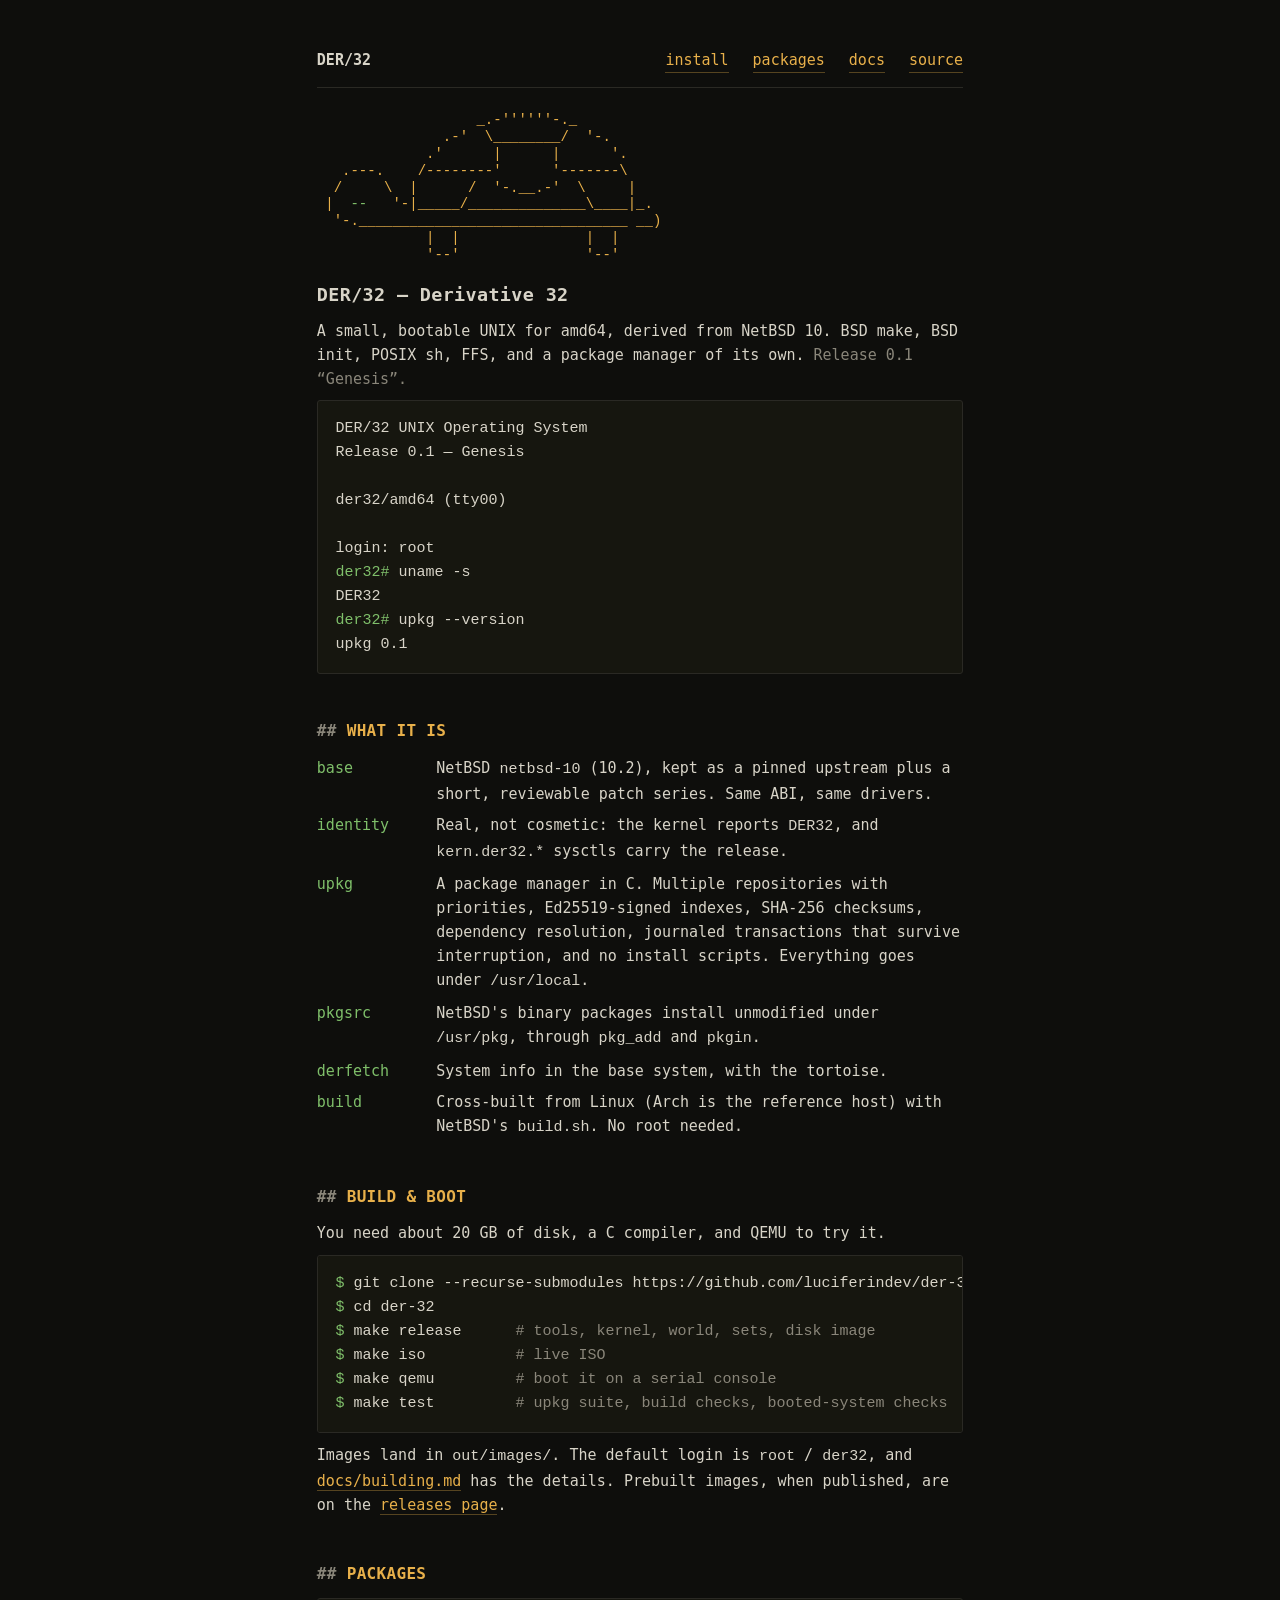
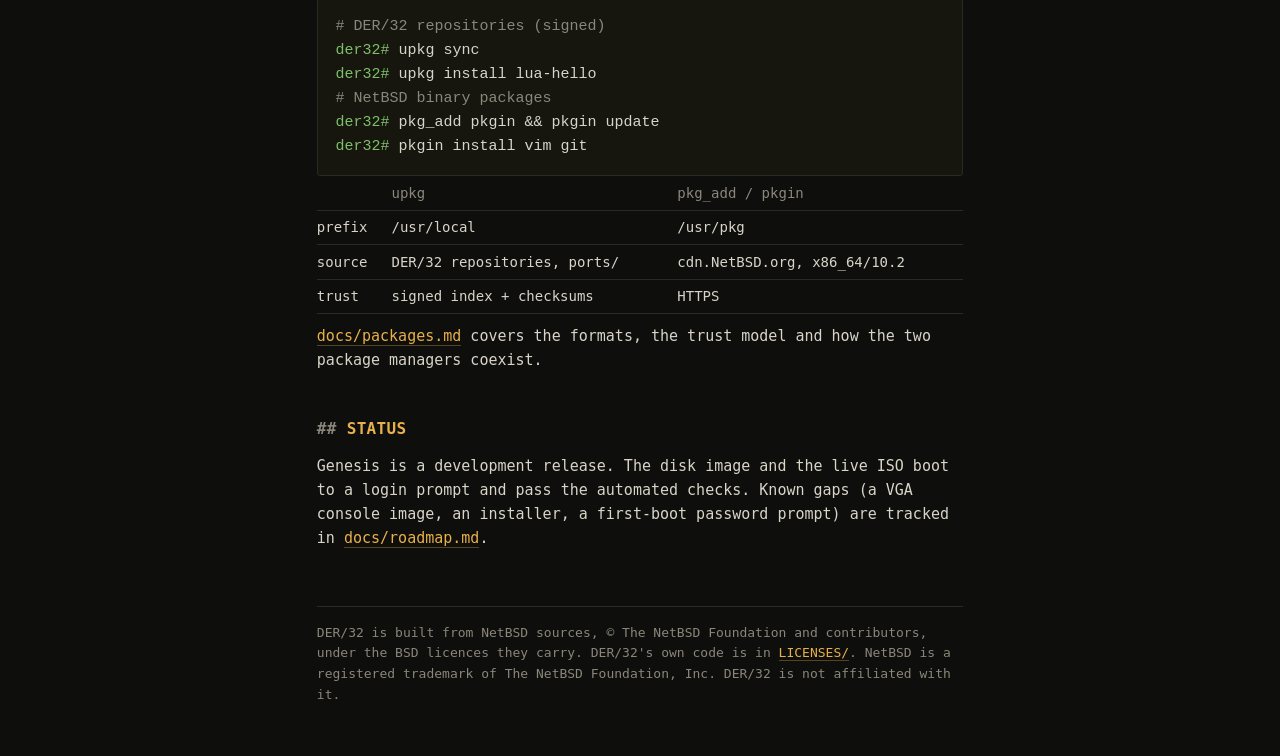
==== site/index.html @ ca54a21a "site: project website for GitHub Pages A single static page (site/index.html) with the Genesis torto" ====
<!DOCTYPE html>
<html lang="en">
<head>
<meta charset="utf-8">
<meta name="viewport" content="width=device-width, initial-scale=1">
<title>DER/32 — a NetBSD-derived UNIX</title>
<meta name="description" content="DER/32 (Derivative 32) is a small, bootable NetBSD-derived UNIX operating system for amd64 with its own package manager, upkg.">
<link rel="icon" href="data:image/svg+xml,<svg xmlns='http://www.w3.org/2000/svg' viewBox='0 0 16 16'><rect width='16' height='16' fill='%23111'/><text x='1' y='12' font-family='monospace' font-size='10' fill='%23e8b04a'>D/</text></svg>">
<style>
:root {
  --bg: #0e0e0c; --fg: #d8d4c8; --dim: #8a867a; --rule: #2a2924;
  --amber: #e8b04a; --green: #7fbf6a; --code: #16160f;
}
* { box-sizing: border-box; }
html { background: var(--bg); color: var(--fg); }
body { margin: 0; font: 15px/1.6 ui-monospace, "JetBrains Mono", "DejaVu Sans Mono", Menlo, Consolas, monospace; }
main { max-width: 76ch; margin: 0 auto; padding: 3rem 1.25rem 4rem; }
a { color: var(--amber); text-decoration: none; border-bottom: 1px solid #e8b04a55; }
a:hover { border-bottom-color: var(--amber); }
h1, h2 { font-weight: 700; letter-spacing: .02em; }
h1 { font-size: 1.15rem; margin: 0; }
h2 { font-size: 1rem; color: var(--amber); margin: 2.75rem 0 .75rem; text-transform: uppercase; }
h2::before { content: "## "; color: var(--dim); }
p { margin: .6rem 0; }
.dim { color: var(--dim); }
pre { margin: 0; overflow-x: auto; }
.art { color: var(--amber); font-size: 14px; line-height: 1.2; padding: 1.5rem 0 1rem; }
.eye { color: var(--green); }
.console { background: var(--code); border: 1px solid var(--rule); padding: 1rem 1.1rem; border-radius: 3px; }
.console .p { color: var(--green); user-select: none; }
.console .c { color: var(--dim); }
.banner { color: var(--fg); }
nav { display: flex; gap: 1.5rem; flex-wrap: wrap; border-bottom: 1px solid var(--rule); padding-bottom: .9rem; }
nav .name { color: var(--fg); border: 0; font-weight: 700; margin-right: auto; }
dl { display: grid; grid-template-columns: 11ch 1fr; gap: .45rem 1.25rem; margin: 0; }
dt { color: var(--green); }
dd { margin: 0; }
table { border-collapse: collapse; width: 100%; font-size: 14px; }
th, td { text-align: left; padding: .35rem .75rem .35rem 0; border-bottom: 1px solid var(--rule); vertical-align: top; }
th { color: var(--dim); font-weight: 400; }
footer { margin-top: 3.5rem; border-top: 1px solid var(--rule); padding-top: 1rem; color: var(--dim); font-size: 13px; }
@media (max-width: 560px) { .art { font-size: 10px; } dl { grid-template-columns: 1fr; } dd { margin-bottom: .6rem; } }
</style>
</head>
<body>
<main>
<nav>
  <a class="name" href="./">DER/32</a>
  <a href="#install">install</a>
  <a href="#packages">packages</a>
  <a href="https://github.com/luciferindev/der-32/tree/main/docs">docs</a>
  <a href="https://github.com/luciferindev/der-32">source</a>
</nav>

<pre class="art" aria-label="Genesis, the DER/32 tortoise">                   _.-&#x27;&#x27;&#x27;&#x27;&#x27;&#x27;-._
               .-&#x27;  \________/  &#x27;-.
             .&#x27;      |      |      &#x27;.
   .---.    /--------&#x27;      &#x27;-------\
  /     \  |      /  &#x27;-.__.-&#x27;  \     |
 |  <span class="eye">--</span>   &#x27;-|_____/______________\____|_.
  &#x27;-.________________________________ __)
             |  |               |  |
             &#x27;--&#x27;               &#x27;--&#x27;</pre>

<h1>DER/32 — Derivative 32</h1>
<p>A small, bootable UNIX for amd64, derived from NetBSD 10. BSD make,
BSD init, POSIX sh, FFS, and a package manager of its own.
<span class="dim">Release 0.1 “Genesis”.</span></p>

<pre class="console"><span class="banner">DER/32 UNIX Operating System
Release 0.1 — Genesis

der32/amd64 (tty00)

login: </span>root
<span class="p">der32# </span>uname -s
DER32
<span class="p">der32# </span>upkg --version
upkg 0.1</pre>

<h2>What it is</h2>
<dl>
  <dt>base</dt><dd>NetBSD <code>netbsd-10</code> (10.2), kept as a pinned upstream plus a short, reviewable patch series. Same ABI, same drivers.</dd>
  <dt>identity</dt><dd>Real, not cosmetic: the kernel reports <code>DER32</code>, and <code>kern.der32.*</code> sysctls carry the release.</dd>
  <dt>upkg</dt><dd>A package manager in C. Multiple repositories with priorities, Ed25519-signed indexes, SHA-256 checksums, dependency resolution, journaled transactions that survive interruption, and no install scripts. Everything goes under <code>/usr/local</code>.</dd>
  <dt>pkgsrc</dt><dd>NetBSD's binary packages install unmodified under <code>/usr/pkg</code>, through <code>pkg_add</code> and <code>pkgin</code>.</dd>
  <dt>derfetch</dt><dd>System info in the base system, with the tortoise.</dd>
  <dt>build</dt><dd>Cross-built from Linux (Arch is the reference host) with NetBSD's <code>build.sh</code>. No root needed.</dd>
</dl>

<h2 id="install">Build &amp; boot</h2>
<p>You need about 20 GB of disk, a C compiler, and QEMU to try it.</p>
<pre class="console"><span class="p">$ </span>git clone --recurse-submodules https://github.com/luciferindev/der-32
<span class="p">$ </span>cd der-32
<span class="p">$ </span>make release      <span class="c"># tools, kernel, world, sets, disk image</span>
<span class="p">$ </span>make iso          <span class="c"># live ISO</span>
<span class="p">$ </span>make qemu         <span class="c"># boot it on a serial console</span>
<span class="p">$ </span>make test         <span class="c"># upkg suite, build checks, booted-system checks</span></pre>
<p>Images land in <code>out/images/</code>. The default login is <code>root</code> / <code>der32</code>, and
<a href="https://github.com/luciferindev/der-32/blob/main/docs/building.md">docs/building.md</a> has the details.
Prebuilt images, when published, are on the
<a href="https://github.com/luciferindev/der-32/releases">releases page</a>.</p>

<h2 id="packages">Packages</h2>
<pre class="console"><span class="c"># DER/32 repositories (signed)</span>
<span class="p">der32# </span>upkg sync
<span class="p">der32# </span>upkg install lua-hello
<span class="c"># NetBSD binary packages</span>
<span class="p">der32# </span>pkg_add pkgin &amp;&amp; pkgin update
<span class="p">der32# </span>pkgin install vim git</pre>
<table>
  <tr><th></th><th>upkg</th><th>pkg_add / pkgin</th></tr>
  <tr><td>prefix</td><td>/usr/local</td><td>/usr/pkg</td></tr>
  <tr><td>source</td><td>DER/32 repositories, ports/</td><td>cdn.NetBSD.org, x86_64/10.2</td></tr>
  <tr><td>trust</td><td>signed index + checksums</td><td>HTTPS</td></tr>
</table>
<p><a href="https://github.com/luciferindev/der-32/blob/main/docs/packages.md">docs/packages.md</a> covers the formats, the trust model and how the two package managers coexist.</p>

<h2>Status</h2>
<p>Genesis is a development release. The disk image and the live ISO boot to a login prompt and pass the automated checks.
Known gaps (a VGA console image, an installer, a first-boot password prompt) are tracked in
<a href="https://github.com/luciferindev/der-32/blob/main/docs/roadmap.md">docs/roadmap.md</a>.</p>

<footer>
DER/32 is built from NetBSD sources, © The NetBSD Foundation and contributors, under the BSD licences they carry.
DER/32's own code is in <a href="https://github.com/luciferindev/der-32/tree/main/LICENSES">LICENSES/</a>.
NetBSD is a registered trademark of The NetBSD Foundation, Inc. DER/32 is not affiliated with it.
</footer>
</main>
</body>
</html>
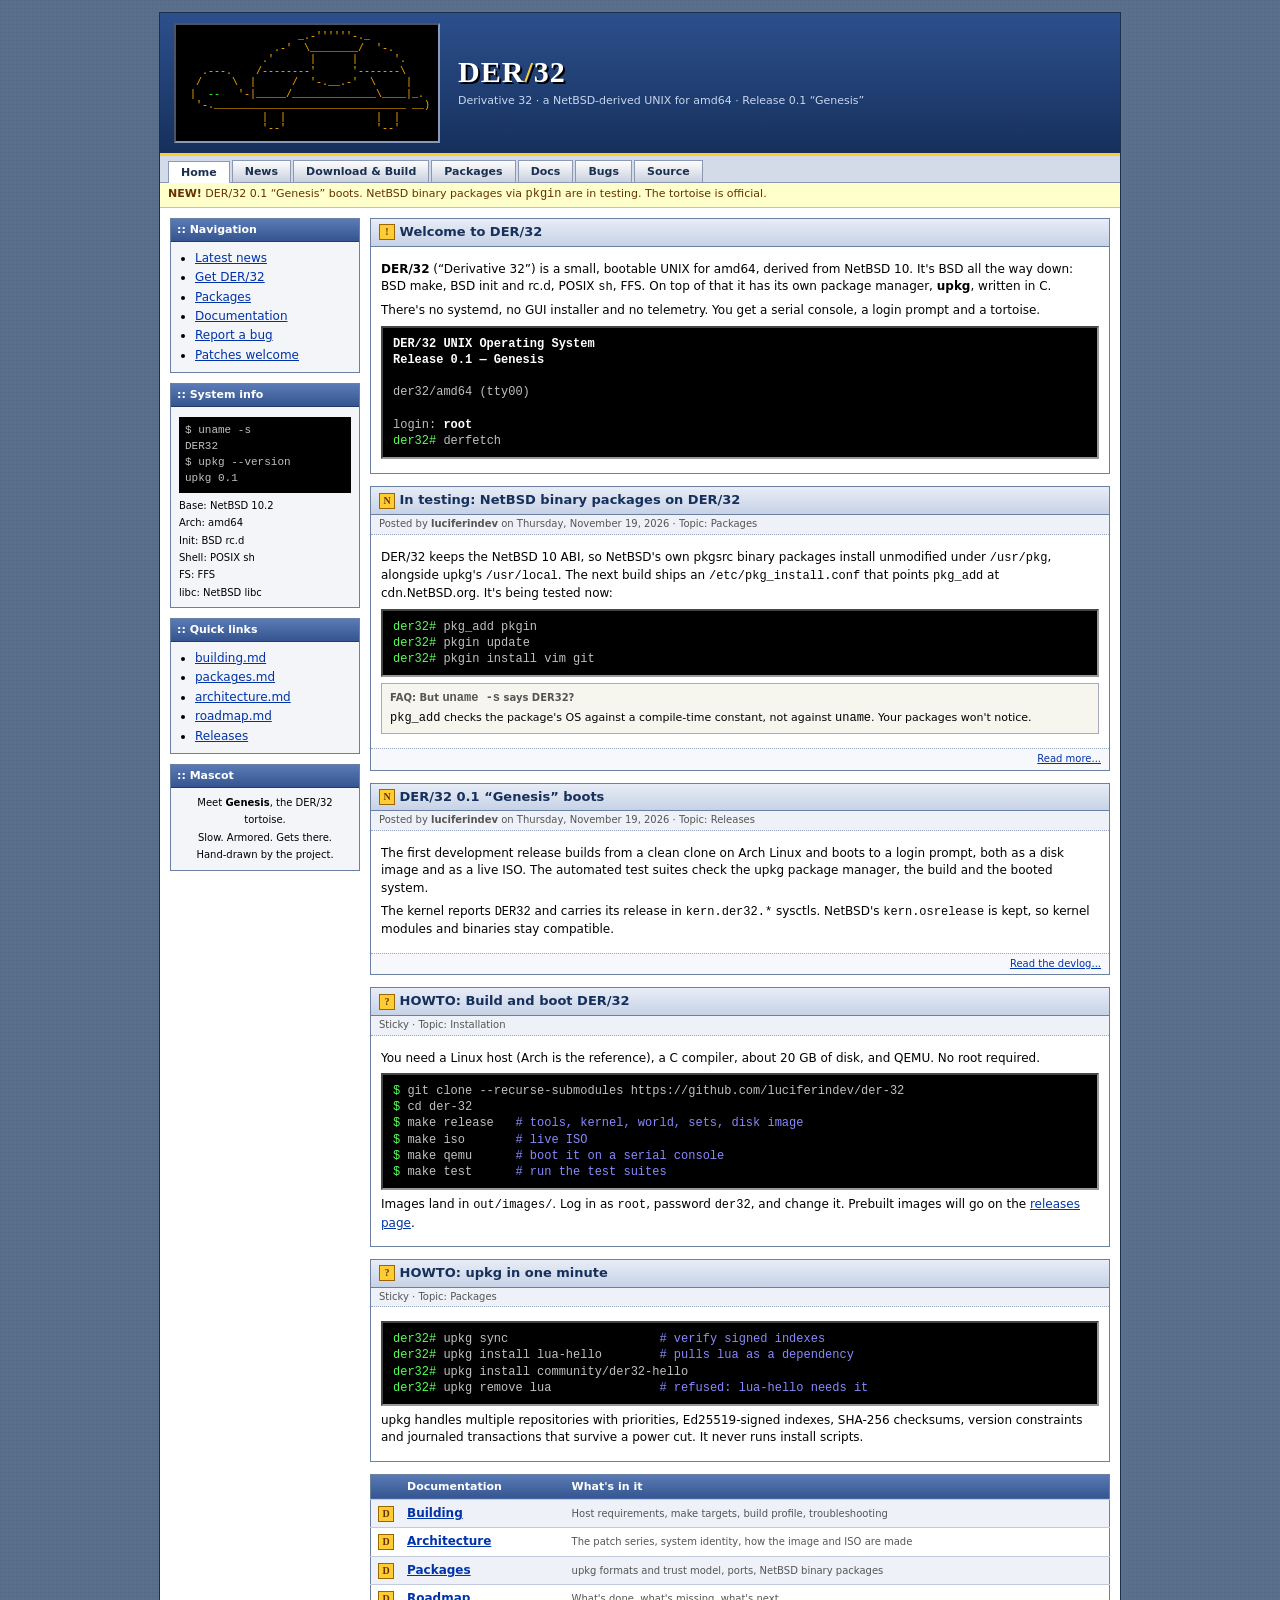
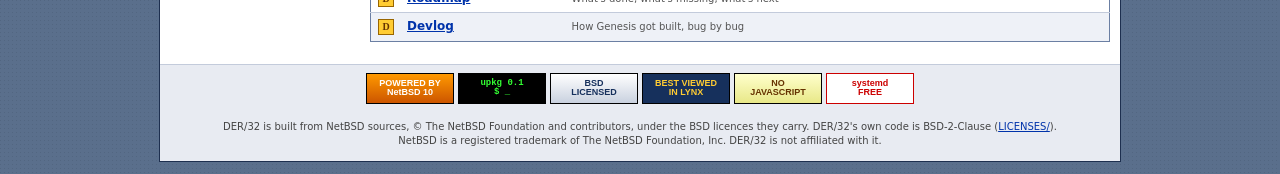
==== commit 480da9be: "site: old-school Linux forum look Portal layout in the style of early-2000s Linux sites: gradient he" ====
--- a/site/index.html
+++ b/site/index.html
@@ -3,56 +3,81 @@
 <head>
 <meta charset="utf-8">
 <meta name="viewport" content="width=device-width, initial-scale=1">
-<title>DER/32 — a NetBSD-derived UNIX</title>
+<title>DER/32 :: Derivative 32 :: a NetBSD-derived UNIX</title>
 <meta name="description" content="DER/32 (Derivative 32) is a small, bootable NetBSD-derived UNIX operating system for amd64 with its own package manager, upkg.">
-<link rel="icon" href="data:image/svg+xml,<svg xmlns='http://www.w3.org/2000/svg' viewBox='0 0 16 16'><rect width='16' height='16' fill='%23111'/><text x='1' y='12' font-family='monospace' font-size='10' fill='%23e8b04a'>D/</text></svg>">
+<link rel="icon" href="data:image/svg+xml,<svg xmlns='http://www.w3.org/2000/svg' viewBox='0 0 16 16'><rect width='16' height='16' fill='%23223f73'/><text x='1' y='12' font-family='monospace' font-size='10' fill='%23ffcc33'>D/</text></svg>">
 <style>
-:root {
-  --bg: #0e0e0c; --fg: #d8d4c8; --dim: #8a867a; --rule: #2a2924;
-  --amber: #e8b04a; --green: #7fbf6a; --code: #16160f;
-}
-* { box-sizing: border-box; }
-html { background: var(--bg); color: var(--fg); }
-body { margin: 0; font: 15px/1.6 ui-monospace, "JetBrains Mono", "DejaVu Sans Mono", Menlo, Consolas, monospace; }
-main { max-width: 76ch; margin: 0 auto; padding: 3rem 1.25rem 4rem; }
-a { color: var(--amber); text-decoration: none; border-bottom: 1px solid #e8b04a55; }
-a:hover { border-bottom-color: var(--amber); }
-h1, h2 { font-weight: 700; letter-spacing: .02em; }
-h1 { font-size: 1.15rem; margin: 0; }
-h2 { font-size: 1rem; color: var(--amber); margin: 2.75rem 0 .75rem; text-transform: uppercase; }
-h2::before { content: "## "; color: var(--dim); }
-p { margin: .6rem 0; }
-.dim { color: var(--dim); }
-pre { margin: 0; overflow-x: auto; }
-.art { color: var(--amber); font-size: 14px; line-height: 1.2; padding: 1.5rem 0 1rem; }
-.eye { color: var(--green); }
-.console { background: var(--code); border: 1px solid var(--rule); padding: 1rem 1.1rem; border-radius: 3px; }
-.console .p { color: var(--green); user-select: none; }
-.console .c { color: var(--dim); }
-.banner { color: var(--fg); }
-nav { display: flex; gap: 1.5rem; flex-wrap: wrap; border-bottom: 1px solid var(--rule); padding-bottom: .9rem; }
-nav .name { color: var(--fg); border: 0; font-weight: 700; margin-right: auto; }
-dl { display: grid; grid-template-columns: 11ch 1fr; gap: .45rem 1.25rem; margin: 0; }
-dt { color: var(--green); }
-dd { margin: 0; }
-table { border-collapse: collapse; width: 100%; font-size: 14px; }
-th, td { text-align: left; padding: .35rem .75rem .35rem 0; border-bottom: 1px solid var(--rule); vertical-align: top; }
-th { color: var(--dim); font-weight: 400; }
-footer { margin-top: 3.5rem; border-top: 1px solid var(--rule); padding-top: 1rem; color: var(--dim); font-size: 13px; }
-@media (max-width: 560px) { .art { font-size: 10px; } dl { grid-template-columns: 1fr; } dd { margin-bottom: .6rem; } }
+body { margin: 0; background: #5a6f8c url("data:image/svg+xml,<svg xmlns='http://www.w3.org/2000/svg' width='4' height='4'><rect width='4' height='4' fill='%235a6f8c'/><rect width='1' height='1' fill='%23526681'/></svg>"); font: 12px/1.45 Verdana, Tahoma, "DejaVu Sans", Arial, sans-serif; color: #000; }
+#wrap { max-width: 960px; margin: 12px auto; background: #fff; border: 1px solid #1d2f4f; }
+a { color: #0033aa; } a:visited { color: #663399; } a:hover { color: #cc3300; }
+code, pre, tt { font-family: "Courier New", Courier, monospace; font-size: 12px; }
+
+/* header */
+#head { display: flex; align-items: center; gap: 18px; padding: 10px 14px; background: linear-gradient(#2c4f8c, #16305c); border-bottom: 3px solid #ffcc33; }
+#head pre { margin: 0; background: #000; color: #ffb000; padding: 6px 8px; font-size: 10px; line-height: 1.15; border: 2px inset #8899bb; }
+#head .eye { color: #33ff33; }
+#head h1 { margin: 0; font: bold 30px/1 Georgia, "Times New Roman", serif; color: #fff; text-shadow: 2px 2px 0 #000; letter-spacing: 1px; }
+#head h1 span { color: #ffcc33; }
+#head p { margin: 6px 0 0; color: #c8d6f0; font-size: 11px; }
+
+/* tab bar */
+#tabs { background: #d4dbe8; border-bottom: 1px solid #8a98b3; padding: 4px 8px 0; display: flex; flex-wrap: wrap; gap: 2px; }
+#tabs a { display: block; padding: 3px 12px; background: linear-gradient(#fdfdfd, #c9d1df); border: 1px solid #8a98b3; border-bottom: 0; color: #1d2f4f; font-weight: bold; font-size: 11px; text-decoration: none; }
+#tabs a.on { background: #fff; position: relative; top: 1px; }
+#ticker { background: #ffffcc; border-bottom: 1px solid #c9c98a; padding: 3px 8px; font-size: 11px; color: #663300; }
+
+/* layout */
+#cols { display: grid; grid-template-columns: 190px 1fr; gap: 10px; padding: 10px; }
+.box { border: 1px solid #6b7fa3; margin-bottom: 10px; background: #f3f5f9; }
+.box h3 { margin: 0; padding: 3px 6px; font-size: 11px; color: #fff; background: linear-gradient(#5a7bb5, #34558f); border-bottom: 1px solid #23396a; }
+.box .in { padding: 6px 8px; }
+.box ul { margin: 0; padding-left: 16px; }
+.box li { margin: 2px 0; }
+.box pre { background: #000; color: #c0c0c0; padding: 6px; margin: 4px 0; overflow-x: auto; font-size: 11px; }
+
+/* posts */
+.post { border: 1px solid #6b7fa3; margin-bottom: 12px; }
+.post .t { background: linear-gradient(#e8edf6, #c7d2e6); border-bottom: 1px solid #6b7fa3; padding: 4px 8px; font-weight: bold; font-size: 13px; color: #16305c; }
+.post .t img, .post .t .ico { vertical-align: middle; }
+.post .meta { background: #eef1f7; border-bottom: 1px dotted #9aa8c2; padding: 2px 8px; font-size: 10px; color: #555; }
+.post .b { padding: 8px 10px; }
+.post .b p { margin: 6px 0; }
+.post .f { border-top: 1px dotted #9aa8c2; padding: 3px 8px; font-size: 10px; text-align: right; background: #f7f8fb; }
+.ico { display: inline-block; width: 14px; height: 14px; background: #ffcc33; border: 1px solid #996600; font: bold 10px/14px Verdana; text-align: center; color: #663300; }
+.term { white-space: pre; font-family: "Courier New", Courier, monospace; font-size: 12px; line-height: 1.35; background: #000; color: #c0c0c0; padding: 8px 10px; border: 2px inset #999; overflow-x: auto; margin: 6px 0; }
+.term .p { color: #55ff55; } .term .c { color: #8888ff; } .term .w { color: #fff; font-weight: bold; }
+.quote { border: 1px solid #aab; background: #f6f6ee; padding: 6px 8px; margin: 6px 0; font-size: 11px; }
+.quote b { display: block; font-size: 10px; color: #555; margin-bottom: 2px; }
+
+/* forum-index table */
+table.idx { width: 100%; border-collapse: collapse; border: 1px solid #6b7fa3; margin-bottom: 12px; }
+table.idx th { background: linear-gradient(#5a7bb5, #34558f); color: #fff; font-size: 11px; text-align: left; padding: 4px 6px; }
+table.idx td { border-top: 1px solid #c3cbdb; padding: 5px 6px; vertical-align: top; }
+table.idx tr:nth-child(even) td { background: #eef1f7; }
+table.idx td.fi { width: 18px; text-align: center; }
+table.idx td small { color: #555; }
+
+/* badges */
+#badges { display: flex; flex-wrap: wrap; gap: 4px; justify-content: center; padding: 8px; border-top: 1px solid #c3cbdb; background: #e8ebf2; }
+.b88 { width: 88px; height: 31px; box-sizing: border-box; border: 1px solid #000; font: bold 9px/1.05 Verdana, sans-serif; display: flex; align-items: center; justify-content: center; text-align: center; text-decoration: none; padding: 1px 2px; }
+.b88:visited { color: inherit; }
+.b1 { background: linear-gradient(#ff9900, #cc5500); color: #fff; }
+.b2 { background: #000; color: #33ff33; font-family: "Courier New", monospace; }
+.b3 { background: linear-gradient(#fff, #c9d1df); color: #16305c; }
+.b4 { background: #16305c; color: #ffcc33; }
+.b5 { background: linear-gradient(#ffffcc, #e8e888); color: #663300; }
+.b6 { background: #fff; color: #cc0000; border-color: #cc0000; }
+#foot { text-align: center; font-size: 10px; color: #444; padding: 8px 10px 12px; background: #e8ebf2; }
+.blink { animation: blink 1s steps(1) infinite; } @keyframes blink { 50% { visibility: hidden; } }
+@media (prefers-reduced-motion: reduce) { .blink { animation: none; } }
+@media (max-width: 700px) { #cols { grid-template-columns: 1fr; } #side { order: 2; } #head { flex-direction: column; align-items: flex-start; } }
 </style>
 </head>
 <body>
-<main>
-<nav>
-  <a class="name" href="./">DER/32</a>
-  <a href="#install">install</a>
-  <a href="#packages">packages</a>
-  <a href="https://github.com/luciferindev/der-32/tree/main/docs">docs</a>
-  <a href="https://github.com/luciferindev/der-32">source</a>
-</nav>
-
-<pre class="art" aria-label="Genesis, the DER/32 tortoise">                   _.-&#x27;&#x27;&#x27;&#x27;&#x27;&#x27;-._
+<div id="wrap">
+
+<div id="head">
+<pre aria-label="Genesis, the DER/32 tortoise">                   _.-&#x27;&#x27;&#x27;&#x27;&#x27;&#x27;-._
                .-&#x27;  \________/  &#x27;-.
              .&#x27;      |      |      &#x27;.
    .---.    /--------&#x27;      &#x27;-------\
@@ -61,71 +86,164 @@
   &#x27;-.________________________________ __)
              |  |               |  |
              &#x27;--&#x27;               &#x27;--&#x27;</pre>
-
-<h1>DER/32 — Derivative 32</h1>
-<p>A small, bootable UNIX for amd64, derived from NetBSD 10. BSD make,
-BSD init, POSIX sh, FFS, and a package manager of its own.
-<span class="dim">Release 0.1 “Genesis”.</span></p>
-
-<pre class="console"><span class="banner">DER/32 UNIX Operating System
-Release 0.1 — Genesis
+<div>
+  <h1>DER<span>/</span>32</h1>
+  <p>Derivative 32 &middot; a NetBSD-derived UNIX for amd64 &middot; Release 0.1 &ldquo;Genesis&rdquo;</p>
+</div>
+</div>
+
+<div id="tabs">
+  <a class="on" href="./">Home</a>
+  <a href="#news">News</a>
+  <a href="#install">Download &amp; Build</a>
+  <a href="#packages">Packages</a>
+  <a href="https://github.com/luciferindev/der-32/tree/main/docs">Docs</a>
+  <a href="https://github.com/luciferindev/der-32/issues">Bugs</a>
+  <a href="https://github.com/luciferindev/der-32">Source</a>
+</div>
+<div id="ticker"><b class="blink">NEW!</b> DER/32 0.1 &ldquo;Genesis&rdquo; boots. NetBSD binary packages via <tt>pkgin</tt> are in testing. The tortoise is official.</div>
+
+<div id="cols">
+
+<div id="side">
+  <div class="box"><h3>:: Navigation</h3><div class="in"><ul>
+    <li><a href="#news">Latest news</a></li>
+    <li><a href="#install">Get DER/32</a></li>
+    <li><a href="#packages">Packages</a></li>
+    <li><a href="#boards">Documentation</a></li>
+    <li><a href="https://github.com/luciferindev/der-32/issues">Report a bug</a></li>
+    <li><a href="https://github.com/luciferindev/der-32/pulls">Patches welcome</a></li>
+  </ul></div></div>
+
+  <div class="box"><h3>:: System info</h3><div class="in">
+    <pre>$ uname -s
+DER32
+$ upkg --version
+upkg 0.1</pre>
+    <small>Base: NetBSD 10.2<br>Arch: amd64<br>Init: BSD rc.d<br>Shell: POSIX sh<br>FS: FFS<br>libc: NetBSD libc</small>
+  </div></div>
+
+  <div class="box"><h3>:: Quick links</h3><div class="in"><ul>
+    <li><a href="https://github.com/luciferindev/der-32/blob/main/docs/building.md">building.md</a></li>
+    <li><a href="https://github.com/luciferindev/der-32/blob/main/docs/packages.md">packages.md</a></li>
+    <li><a href="https://github.com/luciferindev/der-32/blob/main/docs/architecture.md">architecture.md</a></li>
+    <li><a href="https://github.com/luciferindev/der-32/blob/main/docs/roadmap.md">roadmap.md</a></li>
+    <li><a href="https://github.com/luciferindev/der-32/releases">Releases</a></li>
+  </ul></div></div>
+
+  <div class="box"><h3>:: Mascot</h3><div class="in" style="text-align:center">
+    <small>Meet <b>Genesis</b>, the DER/32 tortoise.<br>Slow. Armored. Gets there.<br>Hand-drawn by the project.</small>
+  </div></div>
+</div>
+
+<div id="main">
+
+  <div class="post">
+    <div class="t"><span class="ico">!</span> Welcome to DER/32</div>
+    <div class="b">
+      <p><b>DER/32</b> (&ldquo;Derivative 32&rdquo;) is a small, bootable UNIX for amd64, derived from NetBSD 10.
+      It's BSD all the way down: BSD make, BSD init and rc.d, POSIX <tt>sh</tt>, FFS. On top of that it has its
+      own package manager, <b>upkg</b>, written in C.</p>
+      <p>There's no systemd, no GUI installer and no telemetry. You get a serial console, a login prompt and a tortoise.</p>
+      <div class="term"><span class="w">DER/32 UNIX Operating System
+Release 0.1 &mdash; Genesis</span>
 
 der32/amd64 (tty00)
 
-login: </span>root
-<span class="p">der32# </span>uname -s
-DER32
-<span class="p">der32# </span>upkg --version
-upkg 0.1</pre>
-
-<h2>What it is</h2>
-<dl>
-  <dt>base</dt><dd>NetBSD <code>netbsd-10</code> (10.2), kept as a pinned upstream plus a short, reviewable patch series. Same ABI, same drivers.</dd>
-  <dt>identity</dt><dd>Real, not cosmetic: the kernel reports <code>DER32</code>, and <code>kern.der32.*</code> sysctls carry the release.</dd>
-  <dt>upkg</dt><dd>A package manager in C. Multiple repositories with priorities, Ed25519-signed indexes, SHA-256 checksums, dependency resolution, journaled transactions that survive interruption, and no install scripts. Everything goes under <code>/usr/local</code>.</dd>
-  <dt>pkgsrc</dt><dd>NetBSD's binary packages install unmodified under <code>/usr/pkg</code>, through <code>pkg_add</code> and <code>pkgin</code>.</dd>
-  <dt>derfetch</dt><dd>System info in the base system, with the tortoise.</dd>
-  <dt>build</dt><dd>Cross-built from Linux (Arch is the reference host) with NetBSD's <code>build.sh</code>. No root needed.</dd>
-</dl>
-
-<h2 id="install">Build &amp; boot</h2>
-<p>You need about 20 GB of disk, a C compiler, and QEMU to try it.</p>
-<pre class="console"><span class="p">$ </span>git clone --recurse-submodules https://github.com/luciferindev/der-32
-<span class="p">$ </span>cd der-32
-<span class="p">$ </span>make release      <span class="c"># tools, kernel, world, sets, disk image</span>
-<span class="p">$ </span>make iso          <span class="c"># live ISO</span>
-<span class="p">$ </span>make qemu         <span class="c"># boot it on a serial console</span>
-<span class="p">$ </span>make test         <span class="c"># upkg suite, build checks, booted-system checks</span></pre>
-<p>Images land in <code>out/images/</code>. The default login is <code>root</code> / <code>der32</code>, and
-<a href="https://github.com/luciferindev/der-32/blob/main/docs/building.md">docs/building.md</a> has the details.
-Prebuilt images, when published, are on the
-<a href="https://github.com/luciferindev/der-32/releases">releases page</a>.</p>
-
-<h2 id="packages">Packages</h2>
-<pre class="console"><span class="c"># DER/32 repositories (signed)</span>
-<span class="p">der32# </span>upkg sync
-<span class="p">der32# </span>upkg install lua-hello
-<span class="c"># NetBSD binary packages</span>
-<span class="p">der32# </span>pkg_add pkgin &amp;&amp; pkgin update
-<span class="p">der32# </span>pkgin install vim git</pre>
-<table>
-  <tr><th></th><th>upkg</th><th>pkg_add / pkgin</th></tr>
-  <tr><td>prefix</td><td>/usr/local</td><td>/usr/pkg</td></tr>
-  <tr><td>source</td><td>DER/32 repositories, ports/</td><td>cdn.NetBSD.org, x86_64/10.2</td></tr>
-  <tr><td>trust</td><td>signed index + checksums</td><td>HTTPS</td></tr>
-</table>
-<p><a href="https://github.com/luciferindev/der-32/blob/main/docs/packages.md">docs/packages.md</a> covers the formats, the trust model and how the two package managers coexist.</p>
-
-<h2>Status</h2>
-<p>Genesis is a development release. The disk image and the live ISO boot to a login prompt and pass the automated checks.
-Known gaps (a VGA console image, an installer, a first-boot password prompt) are tracked in
-<a href="https://github.com/luciferindev/der-32/blob/main/docs/roadmap.md">docs/roadmap.md</a>.</p>
-
-<footer>
-DER/32 is built from NetBSD sources, © The NetBSD Foundation and contributors, under the BSD licences they carry.
-DER/32's own code is in <a href="https://github.com/luciferindev/der-32/tree/main/LICENSES">LICENSES/</a>.
-NetBSD is a registered trademark of The NetBSD Foundation, Inc. DER/32 is not affiliated with it.
-</footer>
-</main>
+login: <span class="w">root</span>
+<span class="p">der32#</span> derfetch</div>
+    </div>
+  </div>
+
+  <a id="news"></a>
+  <div class="post">
+    <div class="t"><span class="ico">N</span> In testing: NetBSD binary packages on DER/32</div>
+    <div class="meta">Posted by <b>luciferindev</b> on Thursday, November 19, 2026 &middot; Topic: Packages</div>
+    <div class="b">
+      <p>DER/32 keeps the NetBSD 10 ABI, so NetBSD's own pkgsrc binary packages install unmodified
+      under <tt>/usr/pkg</tt>, alongside upkg's <tt>/usr/local</tt>. The next build ships an
+      <tt>/etc/pkg_install.conf</tt> that points <tt>pkg_add</tt> at cdn.NetBSD.org. It's being tested now:</p>
+      <div class="term"><span class="p">der32#</span> pkg_add pkgin
+<span class="p">der32#</span> pkgin update
+<span class="p">der32#</span> pkgin install vim git</div>
+      <div class="quote"><b>FAQ: But <tt>uname -s</tt> says DER32?</b><tt>pkg_add</tt> checks the package's
+      OS against a compile-time constant, not against <tt>uname</tt>. Your packages won't notice.</div>
+    </div>
+    <div class="f"><a href="https://github.com/luciferindev/der-32/blob/main/docs/packages.md">Read more...</a></div>
+  </div>
+
+  <div class="post">
+    <div class="t"><span class="ico">N</span> DER/32 0.1 &ldquo;Genesis&rdquo; boots</div>
+    <div class="meta">Posted by <b>luciferindev</b> on Thursday, November 19, 2026 &middot; Topic: Releases</div>
+    <div class="b">
+      <p>The first development release builds from a clean clone on Arch Linux and boots to a login prompt,
+      both as a disk image and as a live ISO. The automated test suites check the upkg package manager,
+      the build and the booted system.</p>
+      <p>The kernel reports <tt>DER32</tt> and carries its release in <tt>kern.der32.*</tt> sysctls.
+      NetBSD's <tt>kern.osrelease</tt> is kept, so kernel modules and binaries stay compatible.</p>
+    </div>
+    <div class="f"><a href="https://github.com/luciferindev/der-32/blob/main/docs/devlog.md">Read the devlog...</a></div>
+  </div>
+
+  <a id="install"></a>
+  <div class="post">
+    <div class="t"><span class="ico">?</span> HOWTO: Build and boot DER/32</div>
+    <div class="meta">Sticky &middot; Topic: Installation</div>
+    <div class="b">
+      <p>You need a Linux host (Arch is the reference), a C compiler, about 20&nbsp;GB of disk, and QEMU.
+      No root required.</p>
+      <div class="term"><span class="p">$</span> git clone --recurse-submodules https://github.com/luciferindev/der-32
+<span class="p">$</span> cd der-32
+<span class="p">$</span> make release   <span class="c"># tools, kernel, world, sets, disk image</span>
+<span class="p">$</span> make iso       <span class="c"># live ISO</span>
+<span class="p">$</span> make qemu      <span class="c"># boot it on a serial console</span>
+<span class="p">$</span> make test      <span class="c"># run the test suites</span></div>
+      <p>Images land in <tt>out/images/</tt>. Log in as <tt>root</tt>, password <tt>der32</tt>, and change it.
+      Prebuilt images will go on the <a href="https://github.com/luciferindev/der-32/releases">releases page</a>.</p>
+    </div>
+  </div>
+
+  <a id="packages"></a>
+  <div class="post">
+    <div class="t"><span class="ico">?</span> HOWTO: upkg in one minute</div>
+    <div class="meta">Sticky &middot; Topic: Packages</div>
+    <div class="b">
+      <div class="term"><span class="p">der32#</span> upkg sync                     <span class="c"># verify signed indexes</span>
+<span class="p">der32#</span> upkg install lua-hello        <span class="c"># pulls lua as a dependency</span>
+<span class="p">der32#</span> upkg install community/der32-hello
+<span class="p">der32#</span> upkg remove lua               <span class="c"># refused: lua-hello needs it</span></div>
+      <p>upkg handles multiple repositories with priorities, Ed25519-signed indexes, SHA-256 checksums,
+      version constraints and journaled transactions that survive a power cut. It never runs install scripts.</p>
+    </div>
+  </div>
+
+  <a id="boards"></a>
+  <table class="idx">
+    <tr><th></th><th>Documentation</th><th>What's in it</th></tr>
+    <tr><td class="fi"><span class="ico">D</span></td><td><a href="https://github.com/luciferindev/der-32/blob/main/docs/building.md"><b>Building</b></a></td><td><small>Host requirements, make targets, build profile, troubleshooting</small></td></tr>
+    <tr><td class="fi"><span class="ico">D</span></td><td><a href="https://github.com/luciferindev/der-32/blob/main/docs/architecture.md"><b>Architecture</b></a></td><td><small>The patch series, system identity, how the image and ISO are made</small></td></tr>
+    <tr><td class="fi"><span class="ico">D</span></td><td><a href="https://github.com/luciferindev/der-32/blob/main/docs/packages.md"><b>Packages</b></a></td><td><small>upkg formats and trust model, ports, NetBSD binary packages</small></td></tr>
+    <tr><td class="fi"><span class="ico">D</span></td><td><a href="https://github.com/luciferindev/der-32/blob/main/docs/roadmap.md"><b>Roadmap</b></a></td><td><small>What's done, what's missing, what's next</small></td></tr>
+    <tr><td class="fi"><span class="ico">D</span></td><td><a href="https://github.com/luciferindev/der-32/blob/main/docs/devlog.md"><b>Devlog</b></a></td><td><small>How Genesis got built, bug by bug</small></td></tr>
+  </table>
+
+</div>
+</div>
+
+<div id="badges">
+  <a class="b88 b1" href="https://www.netbsd.org/">POWERED BY<br>NetBSD 10</a>
+  <span class="b88 b2">upkg 0.1<br>$ _</span>
+  <span class="b88 b3">BSD<br>LICENSED</span>
+  <span class="b88 b4">BEST VIEWED<br>IN LYNX</span>
+  <span class="b88 b5">NO<br>JAVASCRIPT</span>
+  <span class="b88 b6">systemd<br>FREE</span>
+</div>
+<div id="foot">
+  DER/32 is built from NetBSD sources, &copy; The NetBSD Foundation and contributors, under the BSD licences they carry.
+  DER/32's own code is BSD-2-Clause (<a href="https://github.com/luciferindev/der-32/tree/main/LICENSES">LICENSES/</a>).<br>
+  NetBSD is a registered trademark of The NetBSD Foundation, Inc. DER/32 is not affiliated with it.
+</div>
+
+</div>
 </body>
 </html>
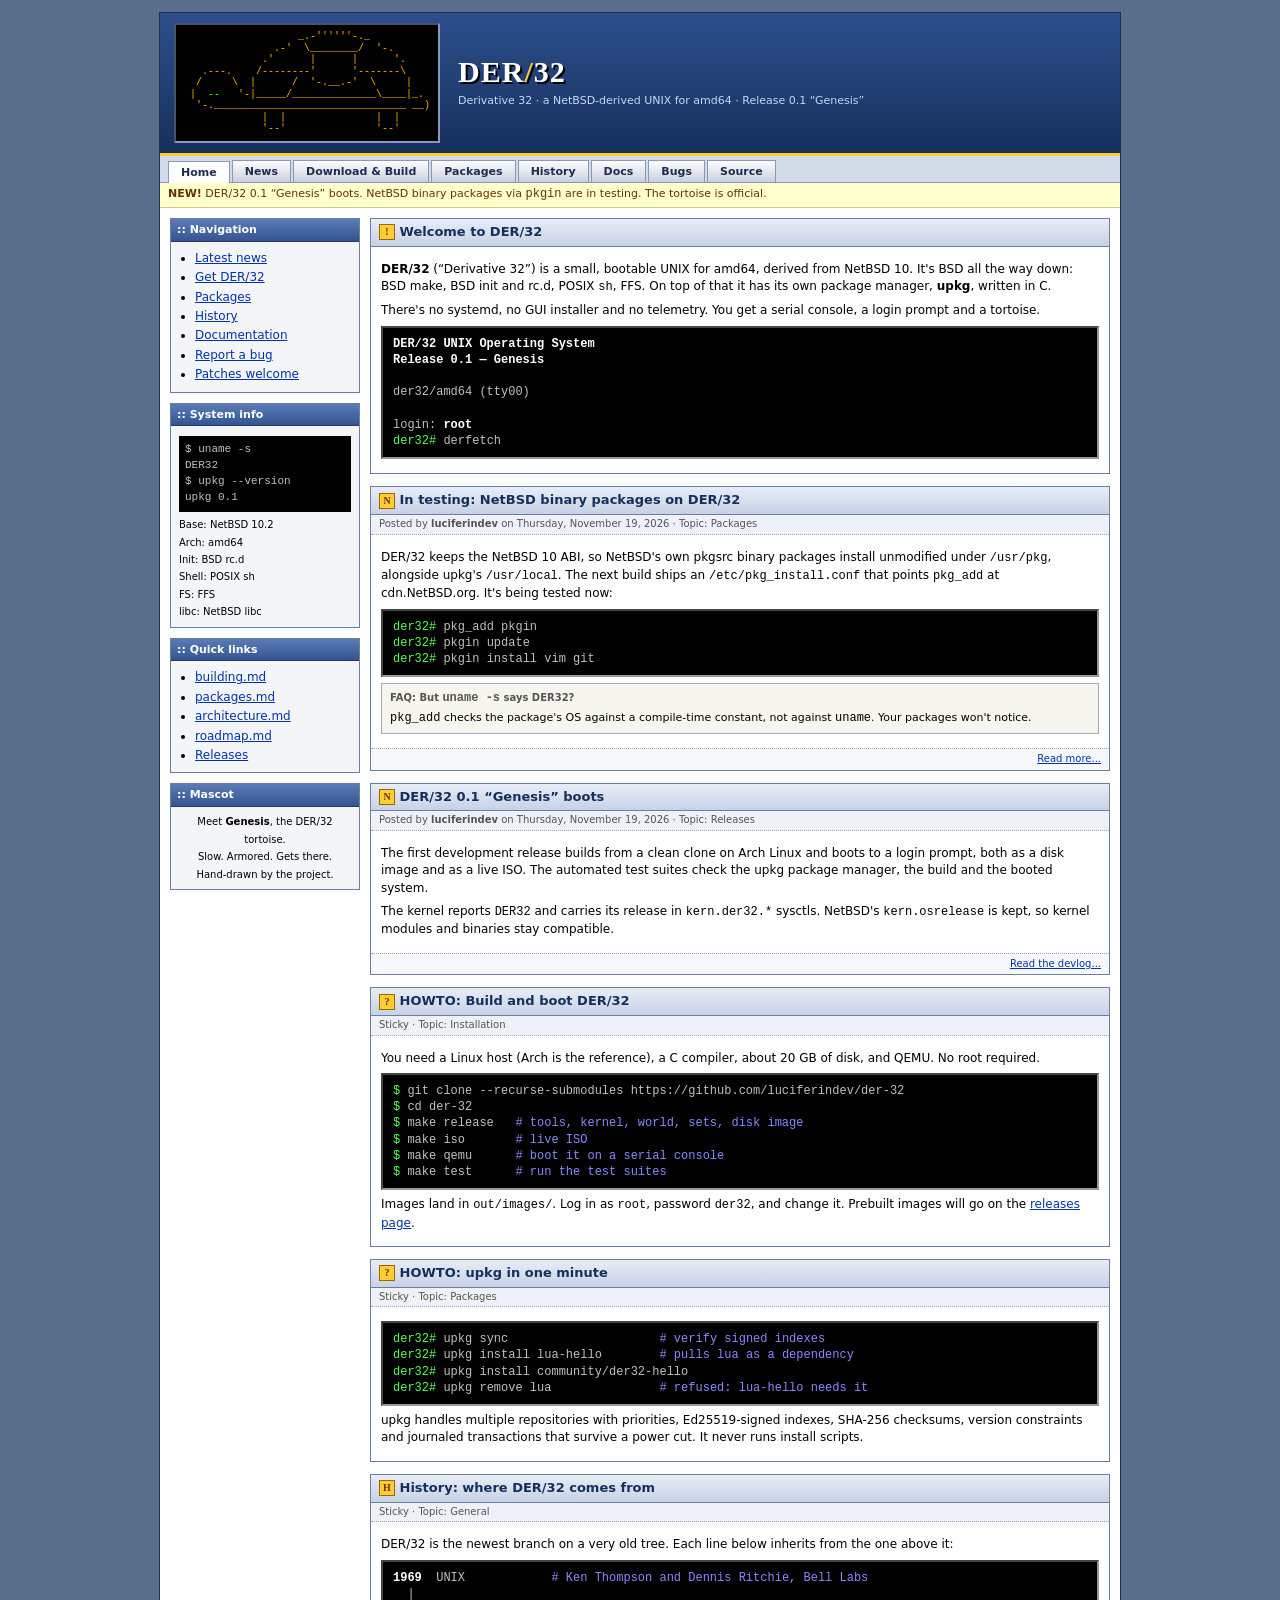
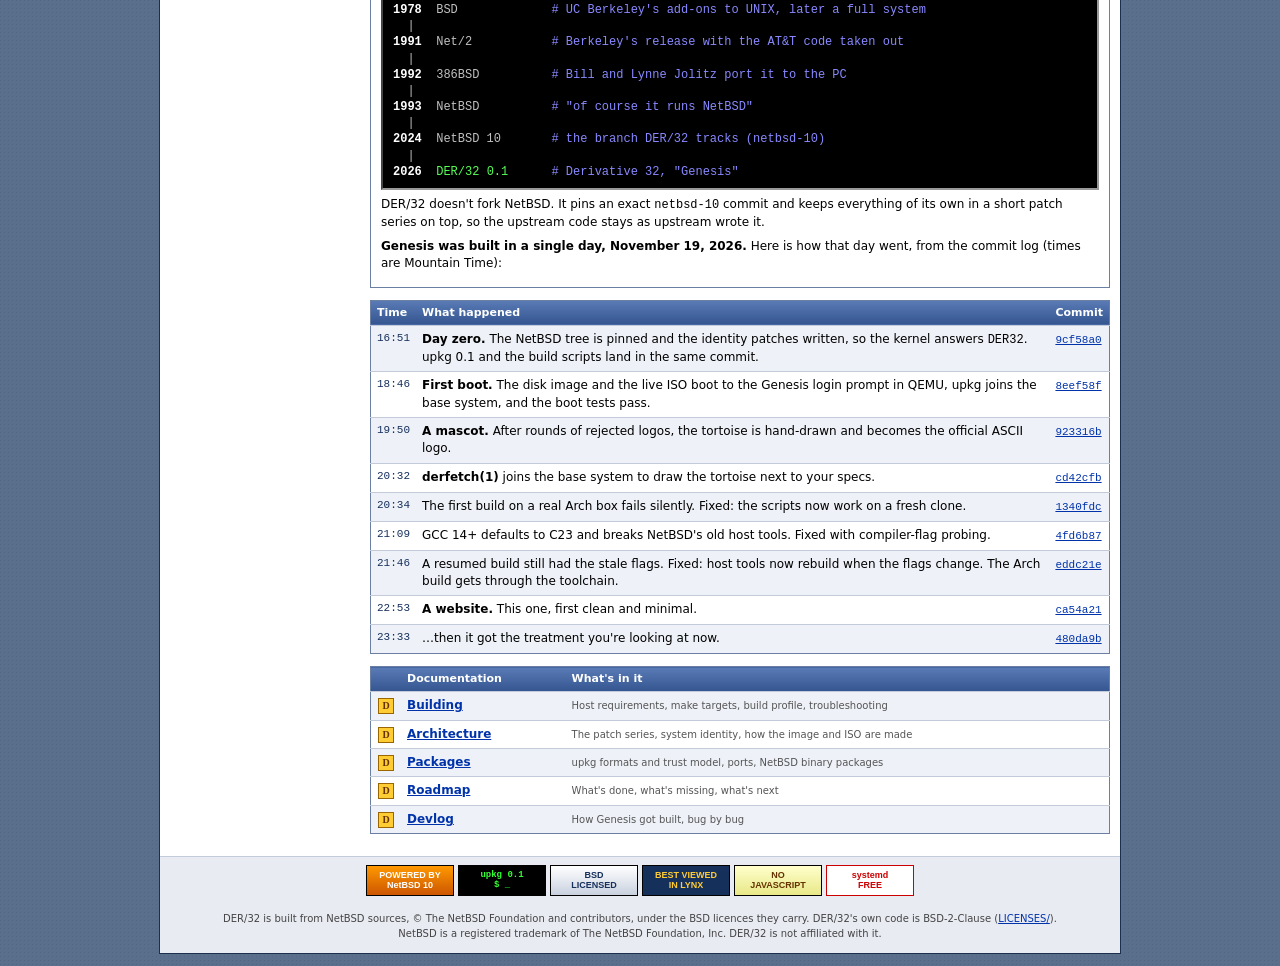
==== commit 46cbb6bc: "site: add a History section The UNIX -> BSD -> 386BSD -> NetBSD -> DER/32 lineage, and a timeline of" ====
--- a/site/index.html
+++ b/site/index.html
@@ -56,6 +56,8 @@
 table.idx tr:nth-child(even) td { background: #eef1f7; }
 table.idx td.fi { width: 18px; text-align: center; }
 table.idx td small { color: #555; }
+table.idx td.when { white-space: nowrap; font-family: "Courier New", monospace; font-size: 11px; color: #16305c; width: 1%; }
+table.idx td.c a { font-family: "Courier New", monospace; font-size: 11px; }
 
 /* badges */
 #badges { display: flex; flex-wrap: wrap; gap: 4px; justify-content: center; padding: 8px; border-top: 1px solid #c3cbdb; background: #e8ebf2; }
@@ -97,6 +99,7 @@
   <a href="#news">News</a>
   <a href="#install">Download &amp; Build</a>
   <a href="#packages">Packages</a>
+  <a href="#history">History</a>
   <a href="https://github.com/luciferindev/der-32/tree/main/docs">Docs</a>
   <a href="https://github.com/luciferindev/der-32/issues">Bugs</a>
   <a href="https://github.com/luciferindev/der-32">Source</a>
@@ -110,6 +113,7 @@
     <li><a href="#news">Latest news</a></li>
     <li><a href="#install">Get DER/32</a></li>
     <li><a href="#packages">Packages</a></li>
+    <li><a href="#history">History</a></li>
     <li><a href="#boards">Documentation</a></li>
     <li><a href="https://github.com/luciferindev/der-32/issues">Report a bug</a></li>
     <li><a href="https://github.com/luciferindev/der-32/pulls">Patches welcome</a></li>
@@ -217,6 +221,44 @@
     </div>
   </div>
 
+  <a id="history"></a>
+  <div class="post">
+    <div class="t"><span class="ico">H</span> History: where DER/32 comes from</div>
+    <div class="meta">Sticky &middot; Topic: General</div>
+    <div class="b">
+      <p>DER/32 is the newest branch on a very old tree. Each line below inherits from the one above it:</p>
+      <div class="term"><span class="w">1969</span>  UNIX            <span class="c"># Ken Thompson and Dennis Ritchie, Bell Labs</span>
+  |
+<span class="w">1978</span>  BSD             <span class="c"># UC Berkeley's add-ons to UNIX, later a full system</span>
+  |
+<span class="w">1991</span>  Net/2           <span class="c"># Berkeley's release with the AT&amp;T code taken out</span>
+  |
+<span class="w">1992</span>  386BSD          <span class="c"># Bill and Lynne Jolitz port it to the PC</span>
+  |
+<span class="w">1993</span>  NetBSD          <span class="c"># "of course it runs NetBSD"</span>
+  |
+<span class="w">2024</span>  NetBSD 10       <span class="c"># the branch DER/32 tracks (netbsd-10)</span>
+  |
+<span class="w">2026</span>  <span class="p">DER/32 0.1</span>      <span class="c"># Derivative 32, "Genesis"</span></div>
+      <p>DER/32 doesn't fork NetBSD. It pins an exact <tt>netbsd-10</tt> commit and keeps everything of its own
+      in a short patch series on top, so the upstream code stays as upstream wrote it.</p>
+      <p><b>Genesis was built in a single day, November 19, 2026.</b> Here is how that day went, from the commit log (times are Mountain Time):</p>
+    </div>
+  </div>
+
+  <table class="idx">
+    <tr><th>Time</th><th>What happened</th><th>Commit</th></tr>
+    <tr><td class="when">16:51</td><td><b>Day zero.</b> The NetBSD tree is pinned and the identity patches written, so the kernel answers <tt>DER32</tt>. upkg 0.1 and the build scripts land in the same commit.</td><td class="c"><a href="https://github.com/luciferindev/der-32/commit/9cf58a0">9cf58a0</a></td></tr>
+    <tr><td class="when">18:46</td><td><b>First boot.</b> The disk image and the live ISO boot to the Genesis login prompt in QEMU, upkg joins the base system, and the boot tests pass.</td><td class="c"><a href="https://github.com/luciferindev/der-32/commit/8eef58f">8eef58f</a></td></tr>
+    <tr><td class="when">19:50</td><td><b>A mascot.</b> After rounds of rejected logos, the tortoise is hand-drawn and becomes the official ASCII logo.</td><td class="c"><a href="https://github.com/luciferindev/der-32/commit/923316b">923316b</a></td></tr>
+    <tr><td class="when">20:32</td><td><b>derfetch(1)</b> joins the base system to draw the tortoise next to your specs.</td><td class="c"><a href="https://github.com/luciferindev/der-32/commit/cd42cfb">cd42cfb</a></td></tr>
+    <tr><td class="when">20:34</td><td>The first build on a real Arch box fails silently. Fixed: the scripts now work on a fresh clone.</td><td class="c"><a href="https://github.com/luciferindev/der-32/commit/1340fdc">1340fdc</a></td></tr>
+    <tr><td class="when">21:09</td><td>GCC 14+ defaults to C23 and breaks NetBSD's old host tools. Fixed with compiler-flag probing.</td><td class="c"><a href="https://github.com/luciferindev/der-32/commit/4fd6b87">4fd6b87</a></td></tr>
+    <tr><td class="when">21:46</td><td>A resumed build still had the stale flags. Fixed: host tools now rebuild when the flags change. The Arch build gets through the toolchain.</td><td class="c"><a href="https://github.com/luciferindev/der-32/commit/eddc21e">eddc21e</a></td></tr>
+    <tr><td class="when">22:53</td><td><b>A website.</b> This one, first clean and minimal.</td><td class="c"><a href="https://github.com/luciferindev/der-32/commit/ca54a21">ca54a21</a></td></tr>
+    <tr><td class="when">23:33</td><td>&hellip;then it got the treatment you're looking at now.</td><td class="c"><a href="https://github.com/luciferindev/der-32/commit/480da9b">480da9b</a></td></tr>
+  </table>
+
   <a id="boards"></a>
   <table class="idx">
     <tr><th></th><th>Documentation</th><th>What's in it</th></tr>
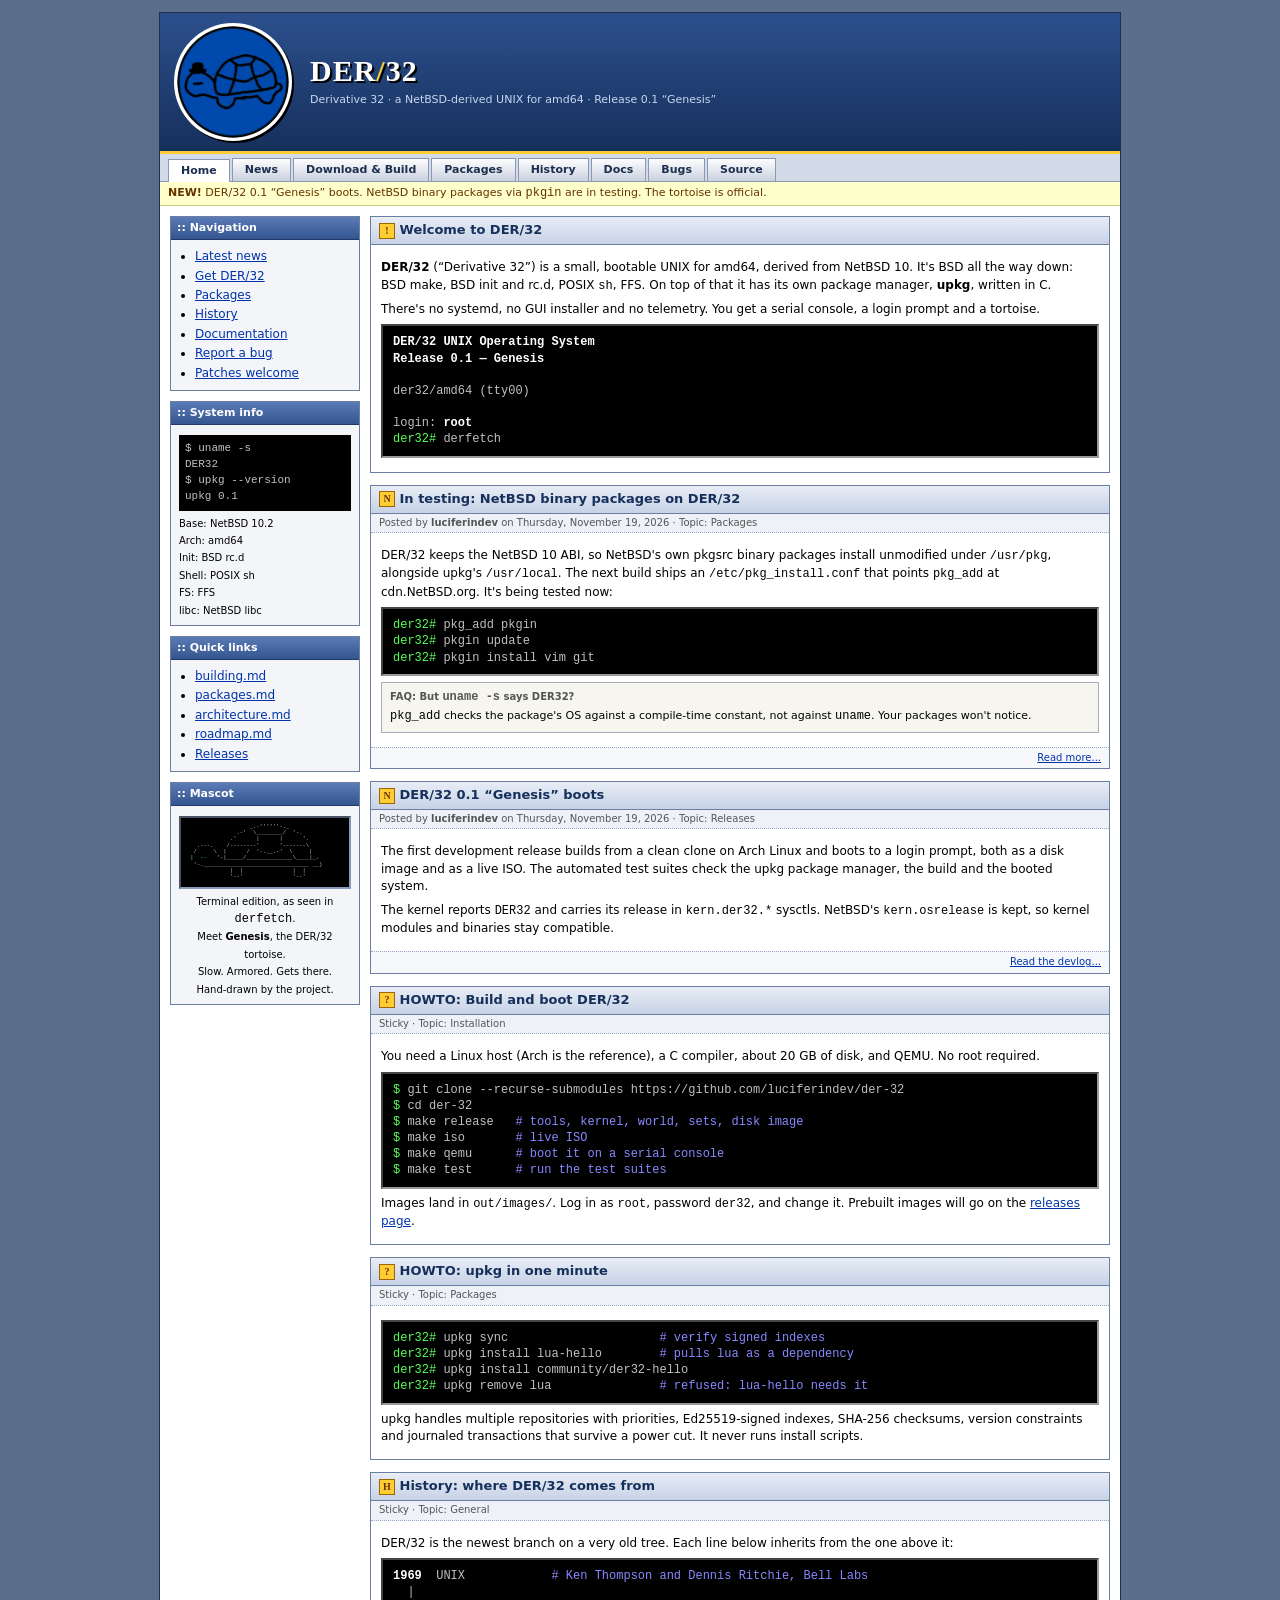
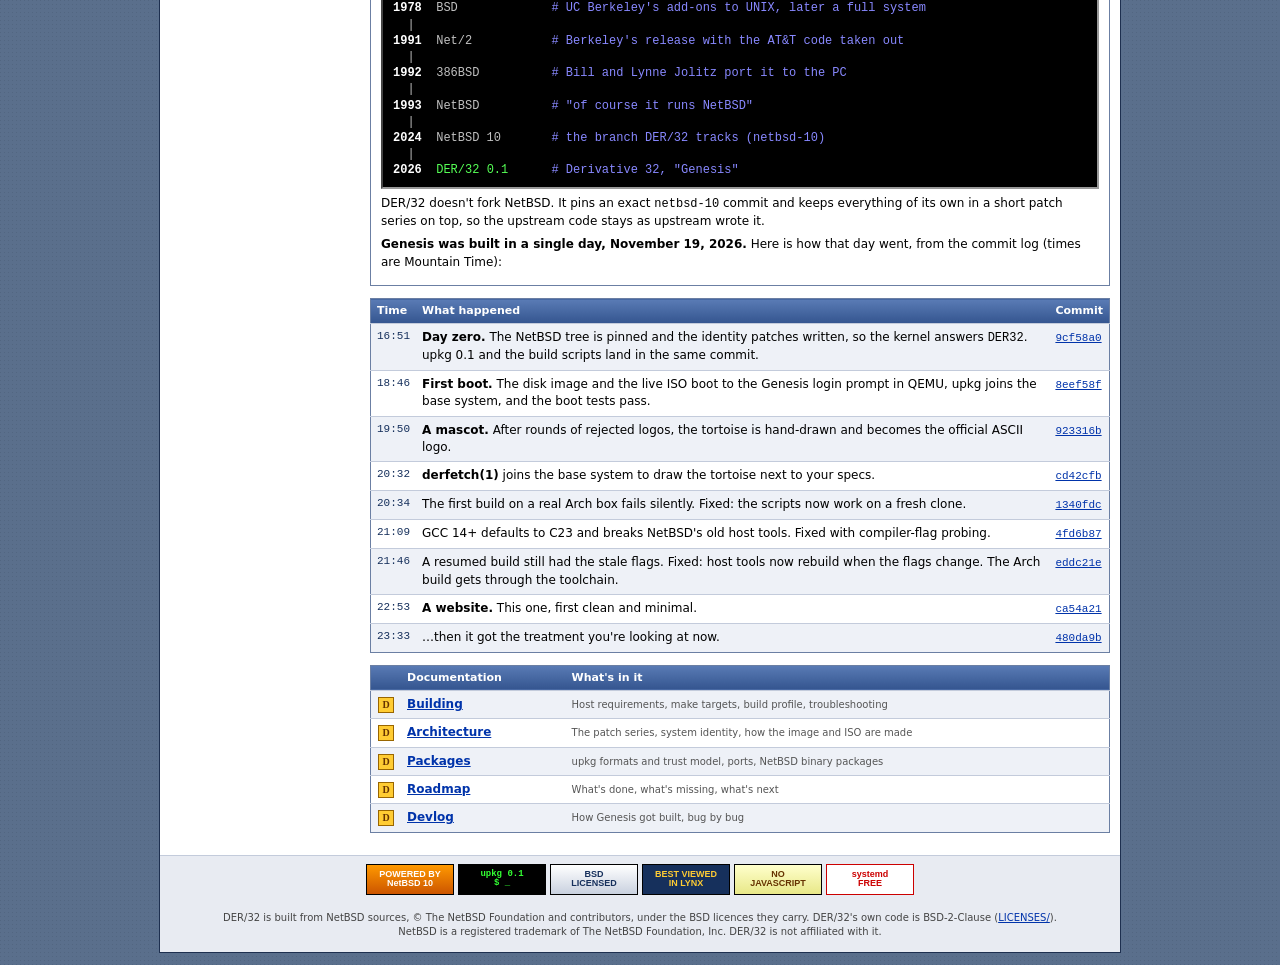
==== commit 0989d304: "Make the bowler-hat tortoise the DER/32 logo docs/art/logo.png is the new logo (background made tran" ====
--- a/site/index.html
+++ b/site/index.html
@@ -5,7 +5,8 @@
 <meta name="viewport" content="width=device-width, initial-scale=1">
 <title>DER/32 :: Derivative 32 :: a NetBSD-derived UNIX</title>
 <meta name="description" content="DER/32 (Derivative 32) is a small, bootable NetBSD-derived UNIX operating system for amd64 with its own package manager, upkg.">
-<link rel="icon" href="data:image/svg+xml,<svg xmlns='http://www.w3.org/2000/svg' viewBox='0 0 16 16'><rect width='16' height='16' fill='%23223f73'/><text x='1' y='12' font-family='monospace' font-size='10' fill='%23ffcc33'>D/</text></svg>">
+<link rel="icon" type="image/png" href="favicon.png">
+<meta property="og:image" content="https://luciferindev.github.io/der-32/logo.png">
 <style>
 body { margin: 0; background: #5a6f8c url("data:image/svg+xml,<svg xmlns='http://www.w3.org/2000/svg' width='4' height='4'><rect width='4' height='4' fill='%235a6f8c'/><rect width='1' height='1' fill='%23526681'/></svg>"); font: 12px/1.45 Verdana, Tahoma, "DejaVu Sans", Arial, sans-serif; color: #000; }
 #wrap { max-width: 960px; margin: 12px auto; background: #fff; border: 1px solid #1d2f4f; }
@@ -14,8 +15,9 @@
 
 /* header */
 #head { display: flex; align-items: center; gap: 18px; padding: 10px 14px; background: linear-gradient(#2c4f8c, #16305c); border-bottom: 3px solid #ffcc33; }
-#head pre { margin: 0; background: #000; color: #ffb000; padding: 6px 8px; font-size: 10px; line-height: 1.15; border: 2px inset #8899bb; }
-#head .eye { color: #33ff33; }
+#head img { flex: none; background: #fff; border-radius: 50%; padding: 3px; box-shadow: 2px 2px 0 #000; }
+.mascot pre { margin: 0; background: #000; color: #ffb000; padding: 6px 8px; font-size: 10px; line-height: 1.15; border: 2px inset #8899bb; }
+.mascot .eye { color: #33ff33; }
 #head h1 { margin: 0; font: bold 30px/1 Georgia, "Times New Roman", serif; color: #fff; text-shadow: 2px 2px 0 #000; letter-spacing: 1px; }
 #head h1 span { color: #ffcc33; }
 #head p { margin: 6px 0 0; color: #c8d6f0; font-size: 11px; }
@@ -79,15 +81,7 @@
 <div id="wrap">
 
 <div id="head">
-<pre aria-label="Genesis, the DER/32 tortoise">                   _.-&#x27;&#x27;&#x27;&#x27;&#x27;&#x27;-._
-               .-&#x27;  \________/  &#x27;-.
-             .&#x27;      |      |      &#x27;.
-   .---.    /--------&#x27;      &#x27;-------\
-  /     \  |      /  &#x27;-.__.-&#x27;  \     |
- |  <span class="eye">--</span>   &#x27;-|_____/______________\____|_.
-  &#x27;-.________________________________ __)
-             |  |               |  |
-             &#x27;--&#x27;               &#x27;--&#x27;</pre>
+<img src="logo.png" width="112" height="112" alt="DER/32 logo: a tortoise in a bowler hat">
 <div>
   <h1>DER<span>/</span>32</h1>
   <p>Derivative 32 &middot; a NetBSD-derived UNIX for amd64 &middot; Release 0.1 &ldquo;Genesis&rdquo;</p>
@@ -135,8 +129,17 @@
     <li><a href="https://github.com/luciferindev/der-32/releases">Releases</a></li>
   </ul></div></div>
 
-  <div class="box"><h3>:: Mascot</h3><div class="in" style="text-align:center">
-    <small>Meet <b>Genesis</b>, the DER/32 tortoise.<br>Slow. Armored. Gets there.<br>Hand-drawn by the project.</small>
+  <div class="box mascot"><h3>:: Mascot</h3><div class="in" style="text-align:center">
+    <pre style="font-size:5.5px;line-height:1.15;text-align:left" aria-label="Genesis, the DER/32 tortoise">                   _.-&#x27;&#x27;&#x27;&#x27;&#x27;&#x27;-._
+               .-&#x27;  \________/  &#x27;-.
+             .&#x27;      |      |      &#x27;.
+   .---.    /--------&#x27;      &#x27;-------\
+  /     \  |      /  &#x27;-.__.-&#x27;  \     |
+ |  <span class="eye">--</span>   &#x27;-|_____/______________\____|_.
+  &#x27;-.________________________________ __)
+             |  |               |  |
+             &#x27;--&#x27;               &#x27;--&#x27;</pre>
+    <small>Terminal edition, as seen in <tt>derfetch</tt>.<br>Meet <b>Genesis</b>, the DER/32 tortoise.<br>Slow. Armored. Gets there.<br>Hand-drawn by the project.</small>
   </div></div>
 </div>
 
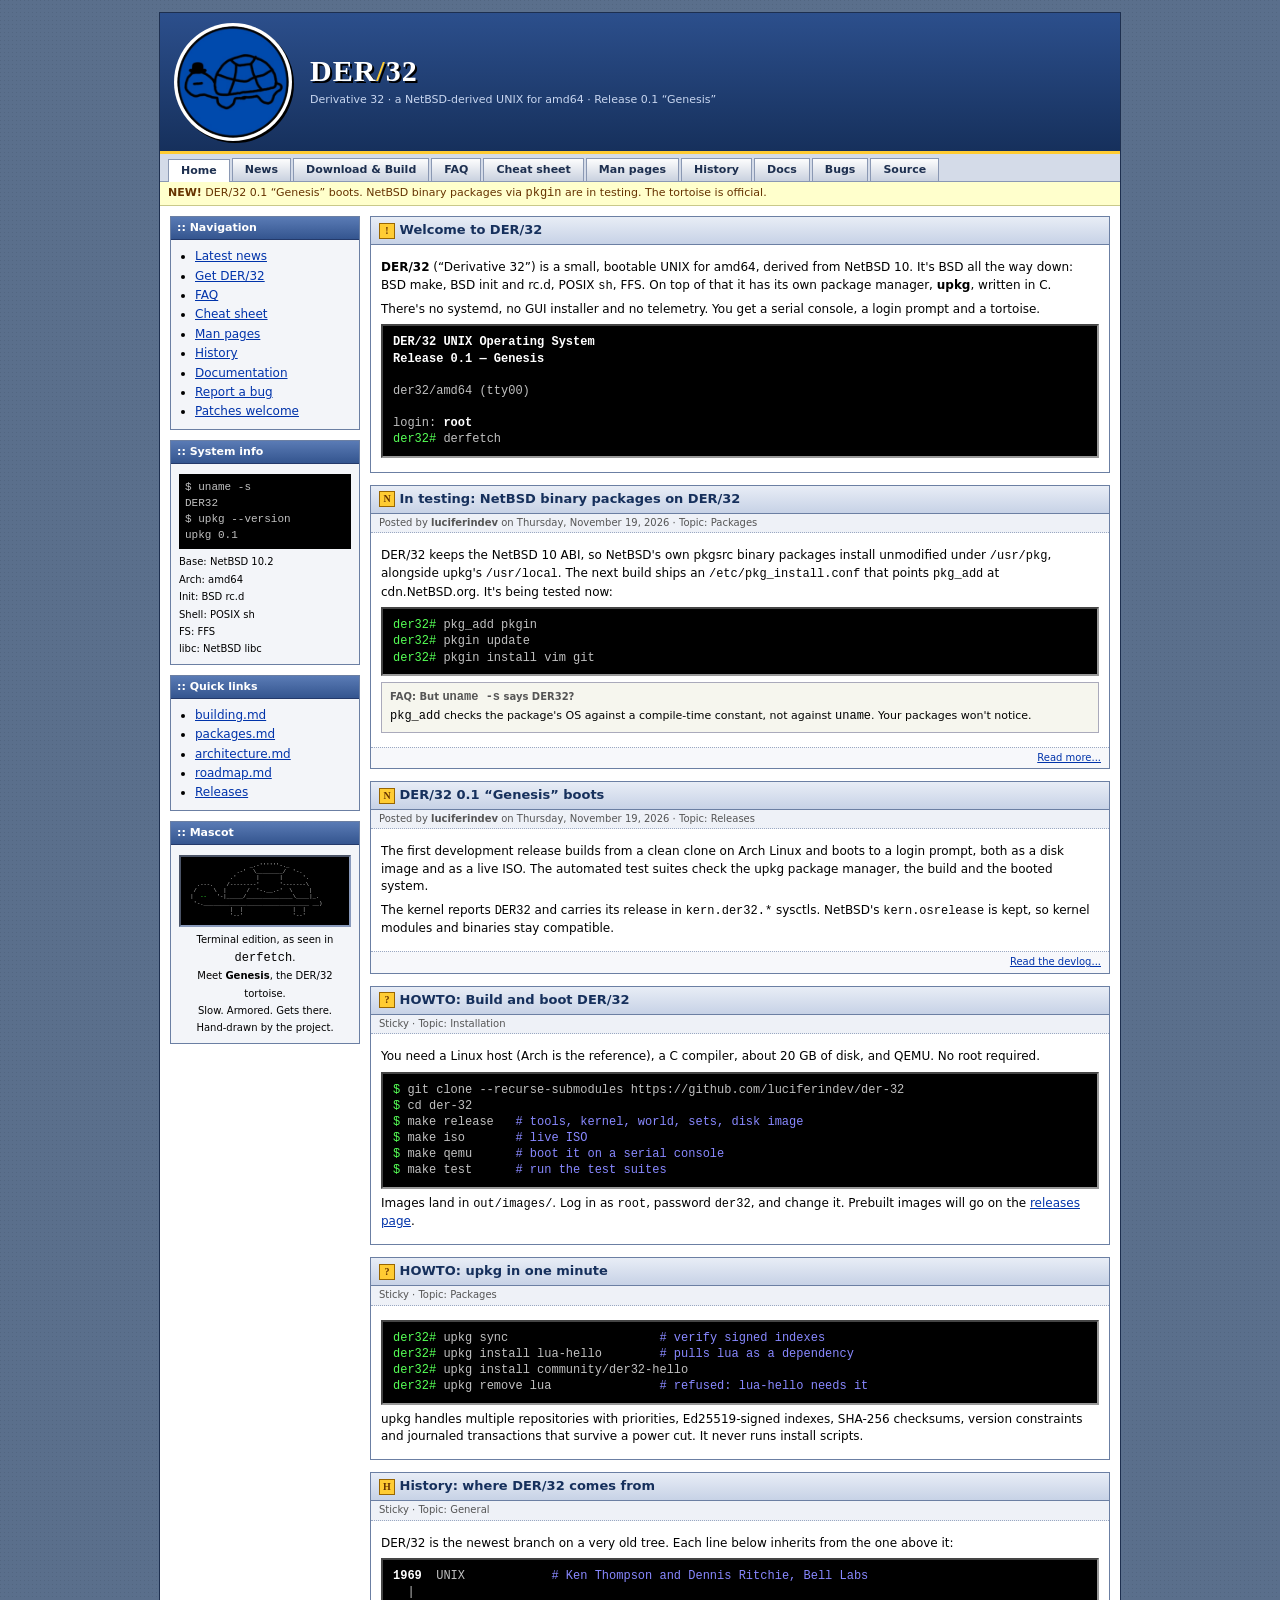
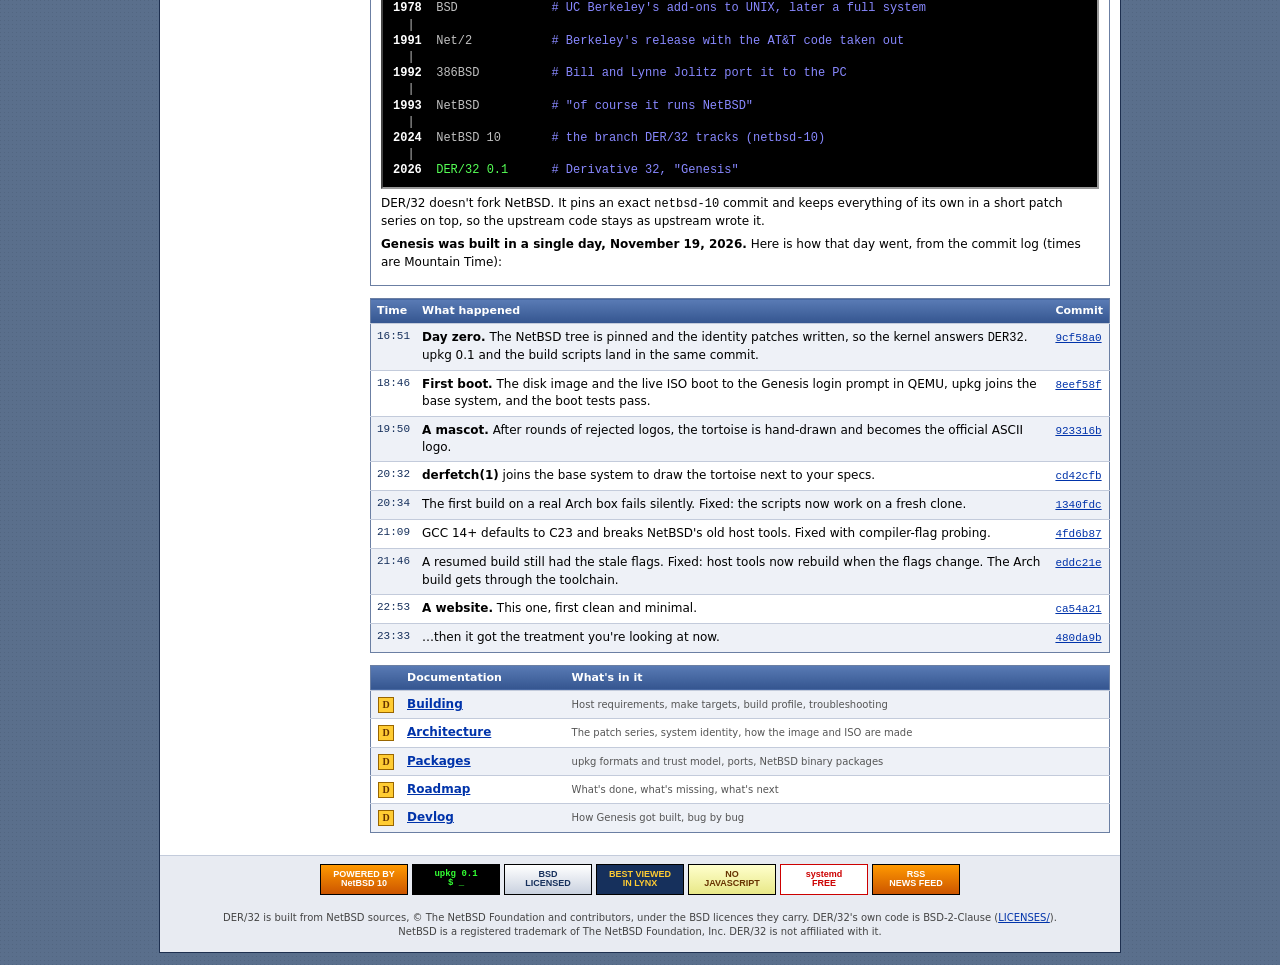
==== commit ed8d7952: "site: FAQ, cheat sheet, man pages, RSS feed and 404 page scripts/mksite.py builds the new pages arou" ====
--- a/site/index.html
+++ b/site/index.html
@@ -7,75 +7,8 @@
 <meta name="description" content="DER/32 (Derivative 32) is a small, bootable NetBSD-derived UNIX operating system for amd64 with its own package manager, upkg.">
 <link rel="icon" type="image/png" href="favicon.png">
 <meta property="og:image" content="https://luciferindev.github.io/der-32/logo.png">
-<style>
-body { margin: 0; background: #5a6f8c url("data:image/svg+xml,<svg xmlns='http://www.w3.org/2000/svg' width='4' height='4'><rect width='4' height='4' fill='%235a6f8c'/><rect width='1' height='1' fill='%23526681'/></svg>"); font: 12px/1.45 Verdana, Tahoma, "DejaVu Sans", Arial, sans-serif; color: #000; }
-#wrap { max-width: 960px; margin: 12px auto; background: #fff; border: 1px solid #1d2f4f; }
-a { color: #0033aa; } a:visited { color: #663399; } a:hover { color: #cc3300; }
-code, pre, tt { font-family: "Courier New", Courier, monospace; font-size: 12px; }
-
-/* header */
-#head { display: flex; align-items: center; gap: 18px; padding: 10px 14px; background: linear-gradient(#2c4f8c, #16305c); border-bottom: 3px solid #ffcc33; }
-#head img { flex: none; background: #fff; border-radius: 50%; padding: 3px; box-shadow: 2px 2px 0 #000; }
-.mascot pre { margin: 0; background: #000; color: #ffb000; padding: 6px 8px; font-size: 10px; line-height: 1.15; border: 2px inset #8899bb; }
-.mascot .eye { color: #33ff33; }
-#head h1 { margin: 0; font: bold 30px/1 Georgia, "Times New Roman", serif; color: #fff; text-shadow: 2px 2px 0 #000; letter-spacing: 1px; }
-#head h1 span { color: #ffcc33; }
-#head p { margin: 6px 0 0; color: #c8d6f0; font-size: 11px; }
-
-/* tab bar */
-#tabs { background: #d4dbe8; border-bottom: 1px solid #8a98b3; padding: 4px 8px 0; display: flex; flex-wrap: wrap; gap: 2px; }
-#tabs a { display: block; padding: 3px 12px; background: linear-gradient(#fdfdfd, #c9d1df); border: 1px solid #8a98b3; border-bottom: 0; color: #1d2f4f; font-weight: bold; font-size: 11px; text-decoration: none; }
-#tabs a.on { background: #fff; position: relative; top: 1px; }
-#ticker { background: #ffffcc; border-bottom: 1px solid #c9c98a; padding: 3px 8px; font-size: 11px; color: #663300; }
-
-/* layout */
-#cols { display: grid; grid-template-columns: 190px 1fr; gap: 10px; padding: 10px; }
-.box { border: 1px solid #6b7fa3; margin-bottom: 10px; background: #f3f5f9; }
-.box h3 { margin: 0; padding: 3px 6px; font-size: 11px; color: #fff; background: linear-gradient(#5a7bb5, #34558f); border-bottom: 1px solid #23396a; }
-.box .in { padding: 6px 8px; }
-.box ul { margin: 0; padding-left: 16px; }
-.box li { margin: 2px 0; }
-.box pre { background: #000; color: #c0c0c0; padding: 6px; margin: 4px 0; overflow-x: auto; font-size: 11px; }
-
-/* posts */
-.post { border: 1px solid #6b7fa3; margin-bottom: 12px; }
-.post .t { background: linear-gradient(#e8edf6, #c7d2e6); border-bottom: 1px solid #6b7fa3; padding: 4px 8px; font-weight: bold; font-size: 13px; color: #16305c; }
-.post .t img, .post .t .ico { vertical-align: middle; }
-.post .meta { background: #eef1f7; border-bottom: 1px dotted #9aa8c2; padding: 2px 8px; font-size: 10px; color: #555; }
-.post .b { padding: 8px 10px; }
-.post .b p { margin: 6px 0; }
-.post .f { border-top: 1px dotted #9aa8c2; padding: 3px 8px; font-size: 10px; text-align: right; background: #f7f8fb; }
-.ico { display: inline-block; width: 14px; height: 14px; background: #ffcc33; border: 1px solid #996600; font: bold 10px/14px Verdana; text-align: center; color: #663300; }
-.term { white-space: pre; font-family: "Courier New", Courier, monospace; font-size: 12px; line-height: 1.35; background: #000; color: #c0c0c0; padding: 8px 10px; border: 2px inset #999; overflow-x: auto; margin: 6px 0; }
-.term .p { color: #55ff55; } .term .c { color: #8888ff; } .term .w { color: #fff; font-weight: bold; }
-.quote { border: 1px solid #aab; background: #f6f6ee; padding: 6px 8px; margin: 6px 0; font-size: 11px; }
-.quote b { display: block; font-size: 10px; color: #555; margin-bottom: 2px; }
-
-/* forum-index table */
-table.idx { width: 100%; border-collapse: collapse; border: 1px solid #6b7fa3; margin-bottom: 12px; }
-table.idx th { background: linear-gradient(#5a7bb5, #34558f); color: #fff; font-size: 11px; text-align: left; padding: 4px 6px; }
-table.idx td { border-top: 1px solid #c3cbdb; padding: 5px 6px; vertical-align: top; }
-table.idx tr:nth-child(even) td { background: #eef1f7; }
-table.idx td.fi { width: 18px; text-align: center; }
-table.idx td small { color: #555; }
-table.idx td.when { white-space: nowrap; font-family: "Courier New", monospace; font-size: 11px; color: #16305c; width: 1%; }
-table.idx td.c a { font-family: "Courier New", monospace; font-size: 11px; }
-
-/* badges */
-#badges { display: flex; flex-wrap: wrap; gap: 4px; justify-content: center; padding: 8px; border-top: 1px solid #c3cbdb; background: #e8ebf2; }
-.b88 { width: 88px; height: 31px; box-sizing: border-box; border: 1px solid #000; font: bold 9px/1.05 Verdana, sans-serif; display: flex; align-items: center; justify-content: center; text-align: center; text-decoration: none; padding: 1px 2px; }
-.b88:visited { color: inherit; }
-.b1 { background: linear-gradient(#ff9900, #cc5500); color: #fff; }
-.b2 { background: #000; color: #33ff33; font-family: "Courier New", monospace; }
-.b3 { background: linear-gradient(#fff, #c9d1df); color: #16305c; }
-.b4 { background: #16305c; color: #ffcc33; }
-.b5 { background: linear-gradient(#ffffcc, #e8e888); color: #663300; }
-.b6 { background: #fff; color: #cc0000; border-color: #cc0000; }
-#foot { text-align: center; font-size: 10px; color: #444; padding: 8px 10px 12px; background: #e8ebf2; }
-.blink { animation: blink 1s steps(1) infinite; } @keyframes blink { 50% { visibility: hidden; } }
-@media (prefers-reduced-motion: reduce) { .blink { animation: none; } }
-@media (max-width: 700px) { #cols { grid-template-columns: 1fr; } #side { order: 2; } #head { flex-direction: column; align-items: flex-start; } }
-</style>
+<link rel="stylesheet" href="style.css">
+<link rel="alternate" type="application/rss+xml" title="DER/32 news" href="rss.xml">
 </head>
 <body>
 <div id="wrap">
@@ -89,11 +22,13 @@
 </div>
 
 <div id="tabs">
-  <a class="on" href="./">Home</a>
-  <a href="#news">News</a>
-  <a href="#install">Download &amp; Build</a>
-  <a href="#packages">Packages</a>
-  <a href="#history">History</a>
+  <a class="on" href="index.html">Home</a>
+  <a href="index.html#news">News</a>
+  <a href="index.html#install">Download &amp; Build</a>
+  <a href="faq.html">FAQ</a>
+  <a href="cheatsheet.html">Cheat sheet</a>
+  <a href="man.html">Man pages</a>
+  <a href="index.html#history">History</a>
   <a href="https://github.com/luciferindev/der-32/tree/main/docs">Docs</a>
   <a href="https://github.com/luciferindev/der-32/issues">Bugs</a>
   <a href="https://github.com/luciferindev/der-32">Source</a>
@@ -104,11 +39,13 @@
 
 <div id="side">
   <div class="box"><h3>:: Navigation</h3><div class="in"><ul>
-    <li><a href="#news">Latest news</a></li>
-    <li><a href="#install">Get DER/32</a></li>
-    <li><a href="#packages">Packages</a></li>
-    <li><a href="#history">History</a></li>
-    <li><a href="#boards">Documentation</a></li>
+    <li><a href="index.html#news">Latest news</a></li>
+    <li><a href="index.html#install">Get DER/32</a></li>
+    <li><a href="faq.html">FAQ</a></li>
+    <li><a href="cheatsheet.html">Cheat sheet</a></li>
+    <li><a href="man.html">Man pages</a></li>
+    <li><a href="index.html#history">History</a></li>
+    <li><a href="index.html#boards">Documentation</a></li>
     <li><a href="https://github.com/luciferindev/der-32/issues">Report a bug</a></li>
     <li><a href="https://github.com/luciferindev/der-32/pulls">Patches welcome</a></li>
   </ul></div></div>
@@ -282,6 +219,7 @@
   <span class="b88 b4">BEST VIEWED<br>IN LYNX</span>
   <span class="b88 b5">NO<br>JAVASCRIPT</span>
   <span class="b88 b6">systemd<br>FREE</span>
+  <a class="b88 b1" href="rss.xml">RSS<br>NEWS FEED</a>
 </div>
 <div id="foot">
   DER/32 is built from NetBSD sources, &copy; The NetBSD Foundation and contributors, under the BSD licences they carry.
--- a/site/style.css
+++ b/site/style.css
@@ -0,0 +1,95 @@
+body { margin: 0; background: #5a6f8c url("data:image/svg+xml,<svg xmlns='http://www.w3.org/2000/svg' width='4' height='4'><rect width='4' height='4' fill='%235a6f8c'/><rect width='1' height='1' fill='%23526681'/></svg>"); font: 12px/1.45 Verdana, Tahoma, "DejaVu Sans", Arial, sans-serif; color: #000; }
+#wrap { max-width: 960px; margin: 12px auto; background: #fff; border: 1px solid #1d2f4f; }
+a { color: #0033aa; } a:visited { color: #663399; } a:hover { color: #cc3300; }
+code, pre, tt { font-family: "Courier New", Courier, monospace; font-size: 12px; }
+
+/* header */
+#head { display: flex; align-items: center; gap: 18px; padding: 10px 14px; background: linear-gradient(#2c4f8c, #16305c); border-bottom: 3px solid #ffcc33; }
+#head img { flex: none; background: #fff; border-radius: 50%; padding: 3px; box-shadow: 2px 2px 0 #000; }
+.mascot pre { margin: 0; background: #000; color: #ffb000; padding: 6px 8px; font-size: 10px; line-height: 1.15; border: 2px inset #8899bb; }
+.mascot .eye { color: #33ff33; }
+#head h1 { margin: 0; font: bold 30px/1 Georgia, "Times New Roman", serif; color: #fff; text-shadow: 2px 2px 0 #000; letter-spacing: 1px; }
+#head h1 span { color: #ffcc33; }
+#head p { margin: 6px 0 0; color: #c8d6f0; font-size: 11px; }
+
+/* tab bar */
+#tabs { background: #d4dbe8; border-bottom: 1px solid #8a98b3; padding: 4px 8px 0; display: flex; flex-wrap: wrap; gap: 2px; }
+#tabs a { display: block; padding: 3px 12px; background: linear-gradient(#fdfdfd, #c9d1df); border: 1px solid #8a98b3; border-bottom: 0; color: #1d2f4f; font-weight: bold; font-size: 11px; text-decoration: none; }
+#tabs a.on { background: #fff; position: relative; top: 1px; }
+#ticker { background: #ffffcc; border-bottom: 1px solid #c9c98a; padding: 3px 8px; font-size: 11px; color: #663300; }
+
+/* layout */
+#cols { display: grid; grid-template-columns: 190px 1fr; gap: 10px; padding: 10px; }
+.box { border: 1px solid #6b7fa3; margin-bottom: 10px; background: #f3f5f9; }
+.box h3 { margin: 0; padding: 3px 6px; font-size: 11px; color: #fff; background: linear-gradient(#5a7bb5, #34558f); border-bottom: 1px solid #23396a; }
+.box .in { padding: 6px 8px; }
+.box ul { margin: 0; padding-left: 16px; }
+.box li { margin: 2px 0; }
+.box pre { background: #000; color: #c0c0c0; padding: 6px; margin: 4px 0; overflow-x: auto; font-size: 11px; }
+
+/* posts */
+.post { border: 1px solid #6b7fa3; margin-bottom: 12px; }
+.post .t { background: linear-gradient(#e8edf6, #c7d2e6); border-bottom: 1px solid #6b7fa3; padding: 4px 8px; font-weight: bold; font-size: 13px; color: #16305c; }
+.post .t img, .post .t .ico { vertical-align: middle; }
+.post .meta { background: #eef1f7; border-bottom: 1px dotted #9aa8c2; padding: 2px 8px; font-size: 10px; color: #555; }
+.post .b { padding: 8px 10px; }
+.post .b p { margin: 6px 0; }
+.post .f { border-top: 1px dotted #9aa8c2; padding: 3px 8px; font-size: 10px; text-align: right; background: #f7f8fb; }
+.ico { display: inline-block; width: 14px; height: 14px; background: #ffcc33; border: 1px solid #996600; font: bold 10px/14px Verdana; text-align: center; color: #663300; }
+.term { white-space: pre; font-family: "Courier New", Courier, monospace; font-size: 12px; line-height: 1.35; background: #000; color: #c0c0c0; padding: 8px 10px; border: 2px inset #999; overflow-x: auto; margin: 6px 0; }
+.term .p { color: #55ff55; } .term .c { color: #8888ff; } .term .w { color: #fff; font-weight: bold; }
+.quote { border: 1px solid #aab; background: #f6f6ee; padding: 6px 8px; margin: 6px 0; font-size: 11px; }
+.quote b { display: block; font-size: 10px; color: #555; margin-bottom: 2px; }
+
+/* forum-index table */
+table.idx { width: 100%; border-collapse: collapse; border: 1px solid #6b7fa3; margin-bottom: 12px; }
+table.idx th { background: linear-gradient(#5a7bb5, #34558f); color: #fff; font-size: 11px; text-align: left; padding: 4px 6px; }
+table.idx td { border-top: 1px solid #c3cbdb; padding: 5px 6px; vertical-align: top; }
+table.idx tr:nth-child(even) td { background: #eef1f7; }
+table.idx td.fi { width: 18px; text-align: center; }
+table.idx td small { color: #555; }
+table.idx td.when { white-space: nowrap; font-family: "Courier New", monospace; font-size: 11px; color: #16305c; width: 1%; }
+table.idx td.c a { font-family: "Courier New", monospace; font-size: 11px; }
+
+/* badges */
+#badges { display: flex; flex-wrap: wrap; gap: 4px; justify-content: center; padding: 8px; border-top: 1px solid #c3cbdb; background: #e8ebf2; }
+.b88 { width: 88px; height: 31px; box-sizing: border-box; border: 1px solid #000; font: bold 9px/1.05 Verdana, sans-serif; display: flex; align-items: center; justify-content: center; text-align: center; text-decoration: none; padding: 1px 2px; }
+.b88:visited { color: inherit; }
+.b1 { background: linear-gradient(#ff9900, #cc5500); color: #fff; }
+.b2 { background: #000; color: #33ff33; font-family: "Courier New", monospace; }
+.b3 { background: linear-gradient(#fff, #c9d1df); color: #16305c; }
+.b4 { background: #16305c; color: #ffcc33; }
+.b5 { background: linear-gradient(#ffffcc, #e8e888); color: #663300; }
+.b6 { background: #fff; color: #cc0000; border-color: #cc0000; }
+#foot { text-align: center; font-size: 10px; color: #444; padding: 8px 10px 12px; background: #e8ebf2; }
+.blink { animation: blink 1s steps(1) infinite; } @keyframes blink { 50% { visibility: hidden; } }
+@media (prefers-reduced-motion: reduce) { .blink { animation: none; } }
+@media (max-width: 700px) { #cols { grid-template-columns: 1fr; } #side { order: 2; } #head { flex-direction: column; align-items: flex-start; } }
+
+/* subpages */
+.post .b h4 { margin: 12px 0 4px; font-size: 12px; color: #16305c; border-bottom: 1px dotted #9aa8c2; }
+.post .b ul { margin: 4px 0; padding-left: 20px; }
+.qa { border: 1px solid #6b7fa3; margin-bottom: 8px; }
+.qa .q { background: linear-gradient(#e8edf6, #c7d2e6); border-bottom: 1px solid #6b7fa3; padding: 4px 8px; font-weight: bold; color: #16305c; }
+.qa .q::before { content: "Q: "; color: #cc3300; }
+.qa .a { padding: 6px 10px; }
+.qa .a > p:first-child::before { content: "A: "; font-weight: bold; color: #339933; }
+.qa .a p { margin: 4px 0; }
+table.ref { width: 100%; border-collapse: collapse; border: 1px solid #6b7fa3; margin: 6px 0 12px; }
+table.ref th { background: linear-gradient(#5a7bb5, #34558f); color: #fff; font-size: 11px; text-align: left; padding: 3px 6px; }
+table.ref td { border-top: 1px solid #c3cbdb; padding: 3px 6px; vertical-align: top; }
+table.ref tr:nth-child(even) td { background: #eef1f7; }
+table.ref td:first-child { font-family: "Courier New", monospace; white-space: nowrap; width: 1%; padding-right: 14px; }
+.crumb { font-size: 11px; margin: 0 0 8px; color: #555; }
+/* man pages (mandoc -T html fragments) */
+.man { font-size: 12px; }
+.man h1.Sh { font: bold 12px Verdana, sans-serif; color: #16305c; background: #eef1f7; border-bottom: 1px solid #9aa8c2; padding: 2px 6px; margin: 14px 0 6px; }
+.man section.Sh > *:not(h1) { margin-left: 18px; }
+.man .Nm, .man .Cm, .man .Fl { font-weight: bold; font-family: "Courier New", monospace; }
+.man .Ar, .man .Pa, .man .Ev { font-style: italic; font-family: "Courier New", monospace; }
+.man dl.Bl-tag > dt { margin-top: 6px; }
+.man dl.Bl-tag > dd { margin-left: 24px; }
+.man pre, .man .Bd-literal { background: #000; color: #c0c0c0; padding: 6px 8px; }
+.man table.head, .man table.foot { width: 100%; font-size: 11px; color: #555; }
+.man td.head-rtitle, .man td.foot-os { text-align: right; }
+.man td.head-vol, .man td.foot-date { text-align: center; }
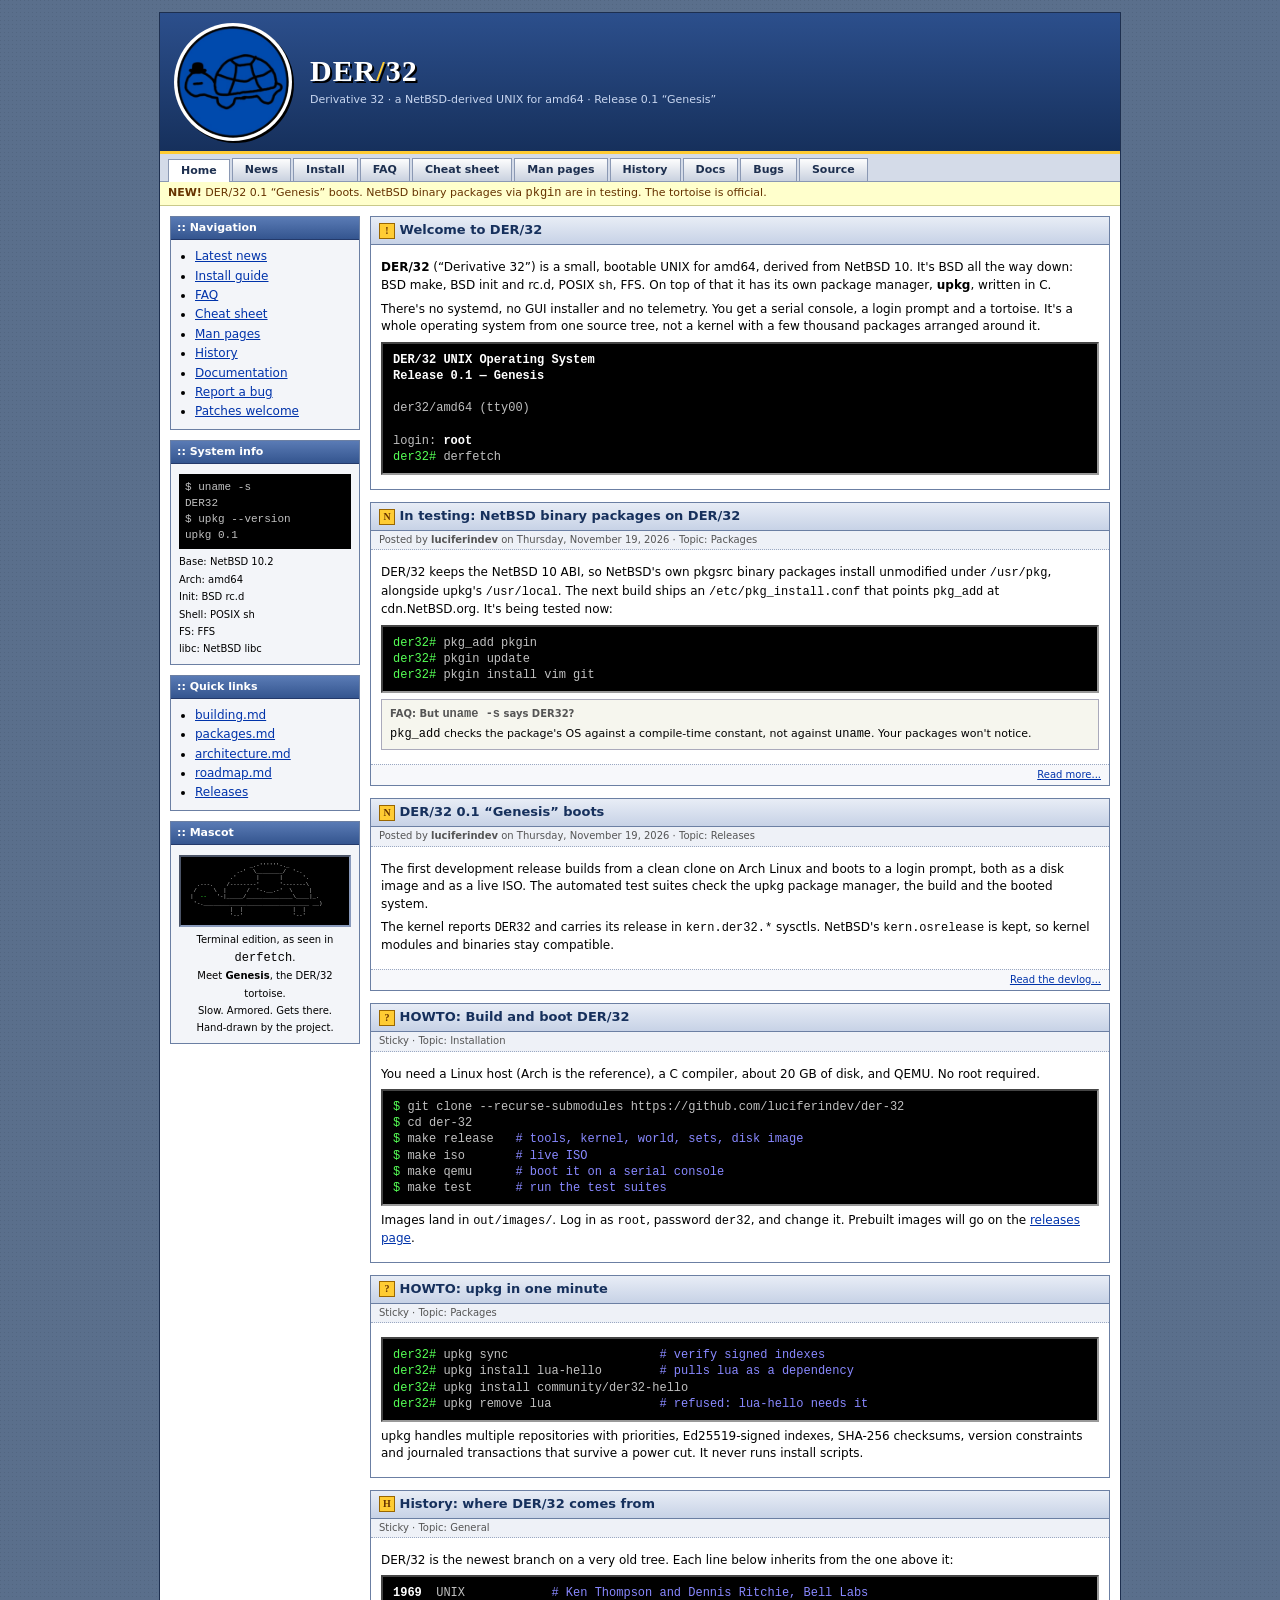
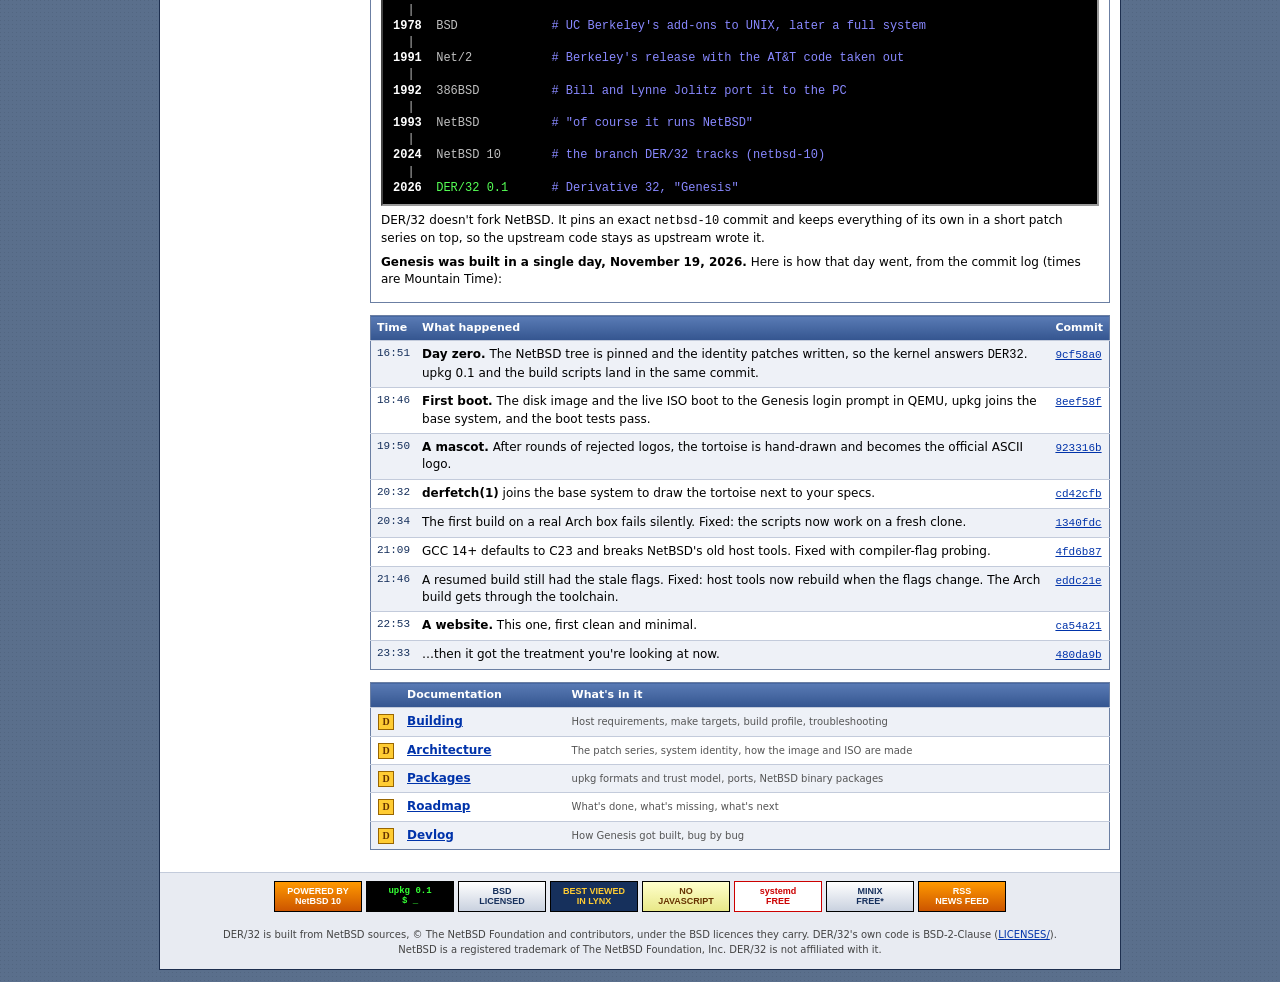
==== commit d7954b20: "site: install guide, easter eggs, and a few words about Linux and MINIX * install.html: build the im" ====
--- a/site/index.html
+++ b/site/index.html
@@ -1,4 +1,15 @@
 <!DOCTYPE html>
+<!--
+    ___
+  _|___|_       You're reading the page source.
+   .---.        Good. That's the UNIX way.
+  /     \       
+ |  --   '-.    Some things on DER/32 are hidden in plain sight:
+  '-.______)      $ upkg tortoise
+                  $ upkg moo
+                  $ derfetch          (on 19 November)
+                  and the slash in the title is not just a slash.
+-->
 <html lang="en">
 <head>
 <meta charset="utf-8">
@@ -16,7 +27,7 @@
 <div id="head">
 <img src="logo.png" width="112" height="112" alt="DER/32 logo: a tortoise in a bowler hat">
 <div>
-  <h1>DER<span>/</span>32</h1>
+  <h1>DER<a class="slash" href="slow.html" title="">/</a>32</h1>
   <p>Derivative 32 &middot; a NetBSD-derived UNIX for amd64 &middot; Release 0.1 &ldquo;Genesis&rdquo;</p>
 </div>
 </div>
@@ -24,7 +35,7 @@
 <div id="tabs">
   <a class="on" href="index.html">Home</a>
   <a href="index.html#news">News</a>
-  <a href="index.html#install">Download &amp; Build</a>
+  <a href="install.html">Install</a>
   <a href="faq.html">FAQ</a>
   <a href="cheatsheet.html">Cheat sheet</a>
   <a href="man.html">Man pages</a>
@@ -40,7 +51,7 @@
 <div id="side">
   <div class="box"><h3>:: Navigation</h3><div class="in"><ul>
     <li><a href="index.html#news">Latest news</a></li>
-    <li><a href="index.html#install">Get DER/32</a></li>
+    <li><a href="install.html">Install guide</a></li>
     <li><a href="faq.html">FAQ</a></li>
     <li><a href="cheatsheet.html">Cheat sheet</a></li>
     <li><a href="man.html">Man pages</a></li>
@@ -88,7 +99,8 @@
       <p><b>DER/32</b> (&ldquo;Derivative 32&rdquo;) is a small, bootable UNIX for amd64, derived from NetBSD 10.
       It's BSD all the way down: BSD make, BSD init and rc.d, POSIX <tt>sh</tt>, FFS. On top of that it has its
       own package manager, <b>upkg</b>, written in C.</p>
-      <p>There's no systemd, no GUI installer and no telemetry. You get a serial console, a login prompt and a tortoise.</p>
+      <p>There's no systemd, no GUI installer and no telemetry. You get a serial console, a login prompt and a tortoise.
+      It's a whole operating system from one source tree, not a kernel with a few thousand packages arranged around it.</p>
       <div class="term"><span class="w">DER/32 UNIX Operating System
 Release 0.1 &mdash; Genesis</span>
 
@@ -215,10 +227,11 @@
 <div id="badges">
   <a class="b88 b1" href="https://www.netbsd.org/">POWERED BY<br>NetBSD 10</a>
   <span class="b88 b2">upkg 0.1<br>$ _</span>
-  <span class="b88 b3">BSD<br>LICENSED</span>
-  <span class="b88 b4">BEST VIEWED<br>IN LYNX</span>
-  <span class="b88 b5">NO<br>JAVASCRIPT</span>
-  <span class="b88 b6">systemd<br>FREE</span>
+  <span class="b88 b3" title="Do what you like. Keep the notice.">BSD<br>LICENSED</span>
+  <span class="b88 b4" title="Or w3m. We don't judge.">BEST VIEWED<br>IN LYNX</span>
+  <span class="b88 b5" title="Not one line. View source if you don't believe us.">NO<br>JAVASCRIPT</span>
+  <span class="b88 b6" title="journalctl: not found">systemd<br>FREE</span>
+  <span class="b88 b3" title="*Except the copy inside your CPU's management engine. That one isn't ours.">MINIX<br>FREE*</span>
   <a class="b88 b1" href="rss.xml">RSS<br>NEWS FEED</a>
 </div>
 <div id="foot">
--- a/site/style.css
+++ b/site/style.css
@@ -39,7 +39,7 @@
 .term { white-space: pre; font-family: "Courier New", Courier, monospace; font-size: 12px; line-height: 1.35; background: #000; color: #c0c0c0; padding: 8px 10px; border: 2px inset #999; overflow-x: auto; margin: 6px 0; }
 .term .p { color: #55ff55; } .term .c { color: #8888ff; } .term .w { color: #fff; font-weight: bold; }
 .quote { border: 1px solid #aab; background: #f6f6ee; padding: 6px 8px; margin: 6px 0; font-size: 11px; }
-.quote b { display: block; font-size: 10px; color: #555; margin-bottom: 2px; }
+.quote > b:first-child { display: block; font-size: 10px; color: #555; margin-bottom: 2px; }
 
 /* forum-index table */
 table.idx { width: 100%; border-collapse: collapse; border: 1px solid #6b7fa3; margin-bottom: 12px; }
@@ -93,3 +93,15 @@
 .man table.head, .man table.foot { width: 100%; font-size: 11px; color: #555; }
 .man td.head-rtitle, .man td.foot-os { text-align: right; }
 .man td.head-vol, .man td.foot-date { text-align: center; }
+
+::selection { background: #ffcc33; color: #16305c; }
+#head h1 a.slash { color: #ffcc33; text-decoration: none; cursor: default; }
+#head h1 a.slash:visited { color: #ffcc33; }
+/* slow.html */
+.track { position: relative; height: 150px; background: #000; border: 2px inset #999; overflow: hidden; margin: 8px 0; }
+.track pre { position: absolute; margin: 0; color: #ffb000; font-size: 11px; line-height: 1.15; background: none; padding: 0; }
+.track .runner { left: -260px; bottom: 6px; animation: crawl 45s linear infinite; }
+.track .hare { right: 90px; bottom: 6px; color: #c0c0c0; }
+.track .finish { right: 12px; top: 0; bottom: 0; border-left: 3px dashed #55ff55; padding-left: 4px; color: #55ff55; }
+@keyframes crawl { to { left: 100%; } }
+@media (prefers-reduced-motion: reduce) { .track .runner { animation: none; left: 30%; } }
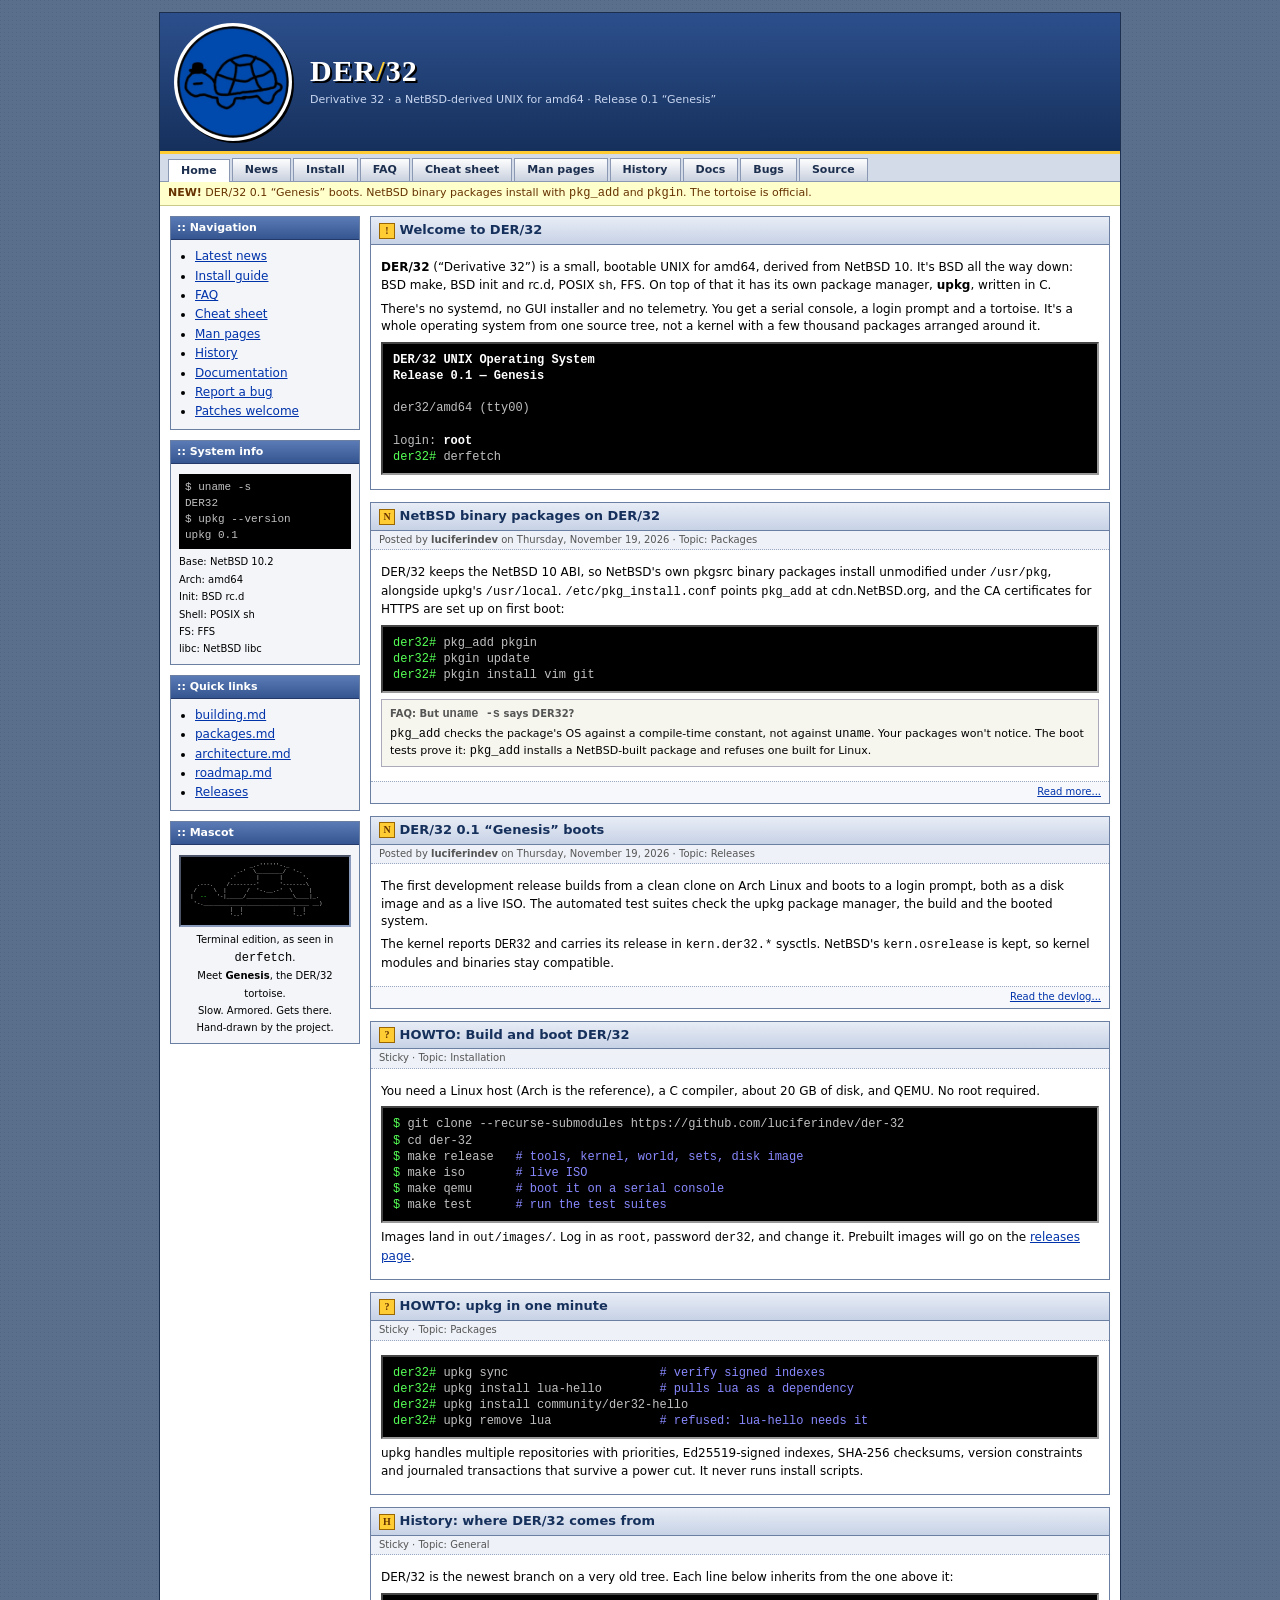
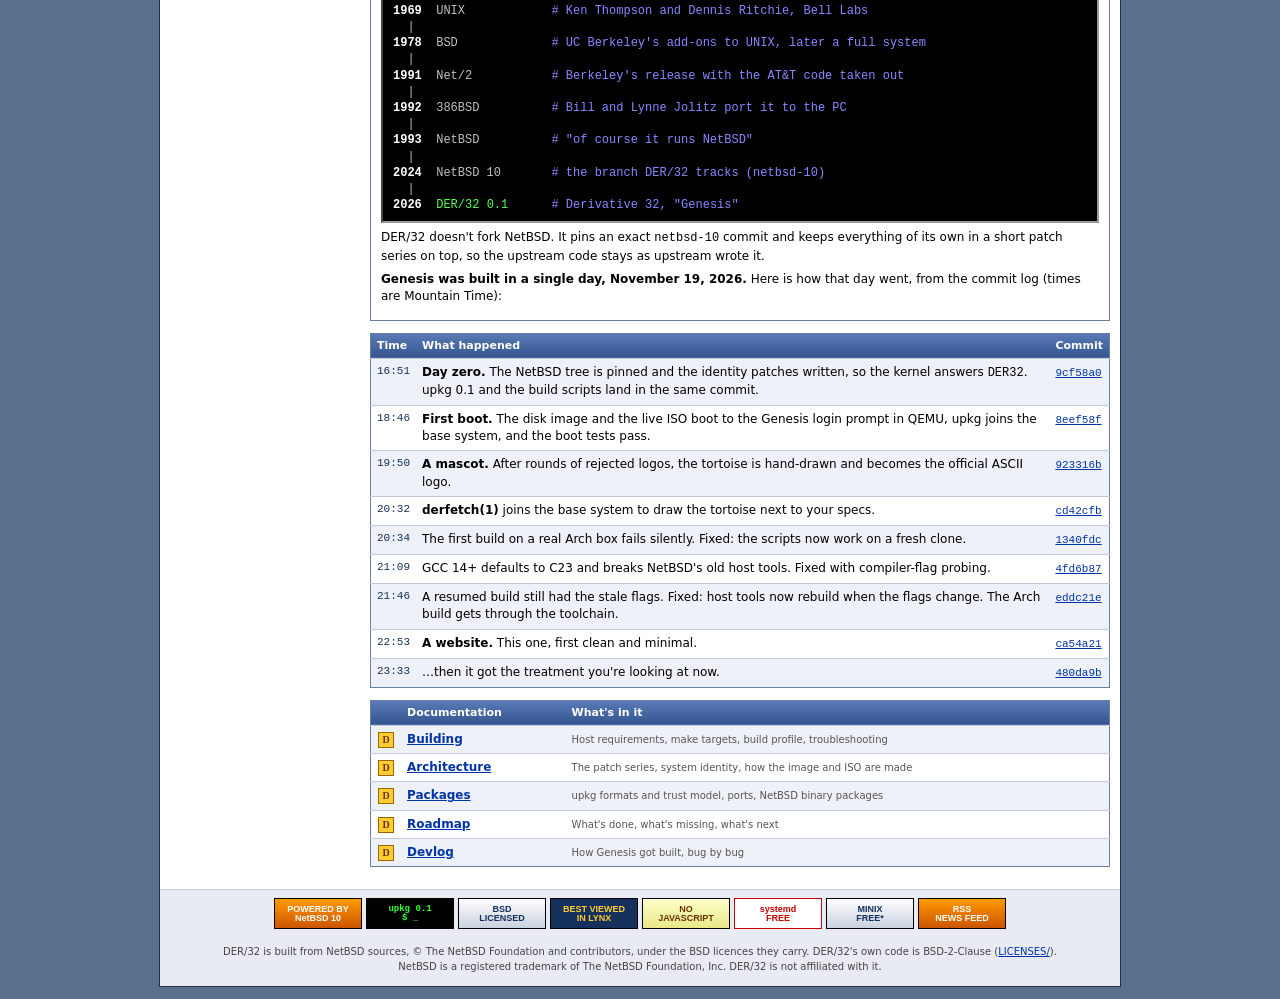
==== commit 299d1cc2: "NetBSD binary packages, motd quips, and easter eggs (patch 0009) DER/32 can now install NetBSD's own" ====
--- a/site/index.html
+++ b/site/index.html
@@ -44,7 +44,7 @@
   <a href="https://github.com/luciferindev/der-32/issues">Bugs</a>
   <a href="https://github.com/luciferindev/der-32">Source</a>
 </div>
-<div id="ticker"><b class="blink">NEW!</b> DER/32 0.1 &ldquo;Genesis&rdquo; boots. NetBSD binary packages via <tt>pkgin</tt> are in testing. The tortoise is official.</div>
+<div id="ticker"><b class="blink">NEW!</b> DER/32 0.1 &ldquo;Genesis&rdquo; boots. NetBSD binary packages install with <tt>pkg_add</tt> and <tt>pkgin</tt>. The tortoise is official.</div>
 
 <div id="cols">
 
@@ -113,17 +113,18 @@
 
   <a id="news"></a>
   <div class="post">
-    <div class="t"><span class="ico">N</span> In testing: NetBSD binary packages on DER/32</div>
+    <div class="t"><span class="ico">N</span> NetBSD binary packages on DER/32</div>
     <div class="meta">Posted by <b>luciferindev</b> on Thursday, November 19, 2026 &middot; Topic: Packages</div>
     <div class="b">
       <p>DER/32 keeps the NetBSD 10 ABI, so NetBSD's own pkgsrc binary packages install unmodified
-      under <tt>/usr/pkg</tt>, alongside upkg's <tt>/usr/local</tt>. The next build ships an
-      <tt>/etc/pkg_install.conf</tt> that points <tt>pkg_add</tt> at cdn.NetBSD.org. It's being tested now:</p>
+      under <tt>/usr/pkg</tt>, alongside upkg's <tt>/usr/local</tt>. <tt>/etc/pkg_install.conf</tt>
+      points <tt>pkg_add</tt> at cdn.NetBSD.org, and the CA certificates for HTTPS are set up on first boot:</p>
       <div class="term"><span class="p">der32#</span> pkg_add pkgin
 <span class="p">der32#</span> pkgin update
 <span class="p">der32#</span> pkgin install vim git</div>
       <div class="quote"><b>FAQ: But <tt>uname -s</tt> says DER32?</b><tt>pkg_add</tt> checks the package's
-      OS against a compile-time constant, not against <tt>uname</tt>. Your packages won't notice.</div>
+      OS against a compile-time constant, not against <tt>uname</tt>. Your packages won't notice. The boot tests
+      prove it: <tt>pkg_add</tt> installs a NetBSD-built package and refuses one built for Linux.</div>
     </div>
     <div class="f"><a href="https://github.com/luciferindev/der-32/blob/main/docs/packages.md">Read more...</a></div>
   </div>
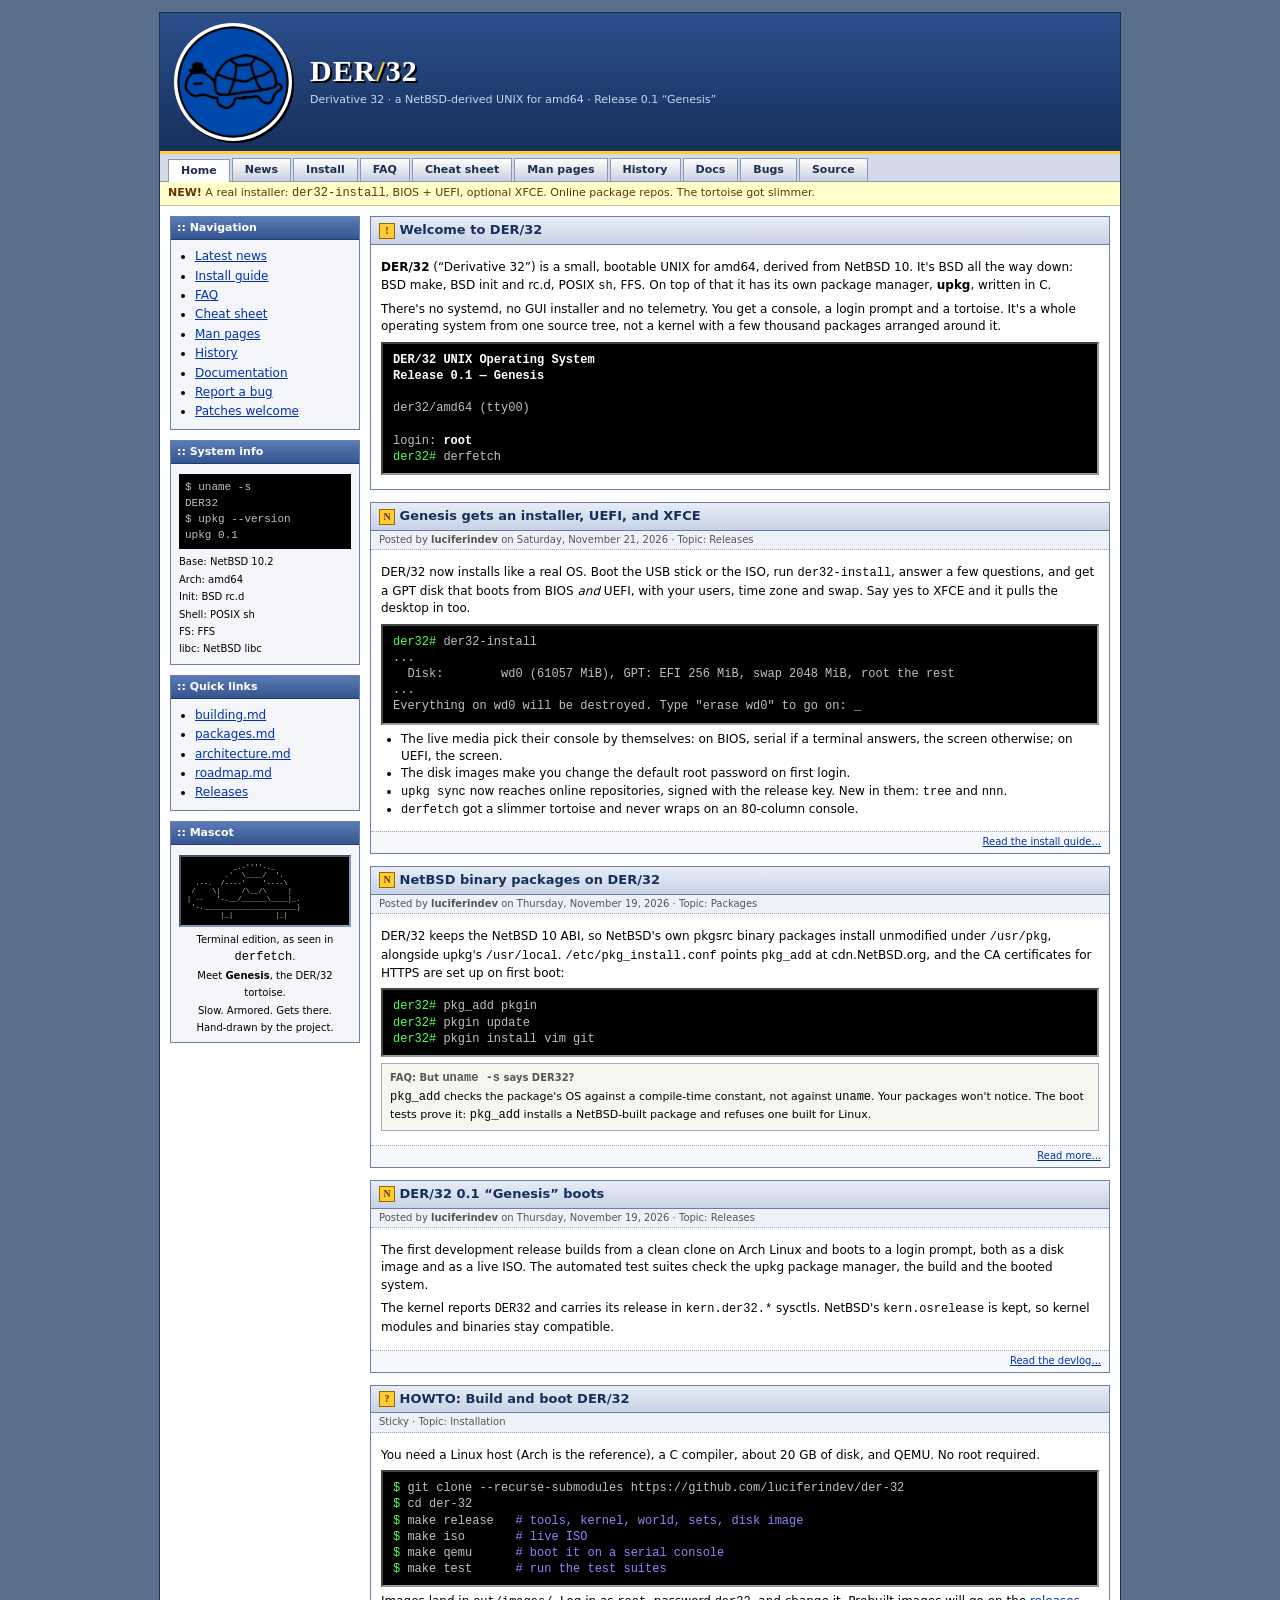
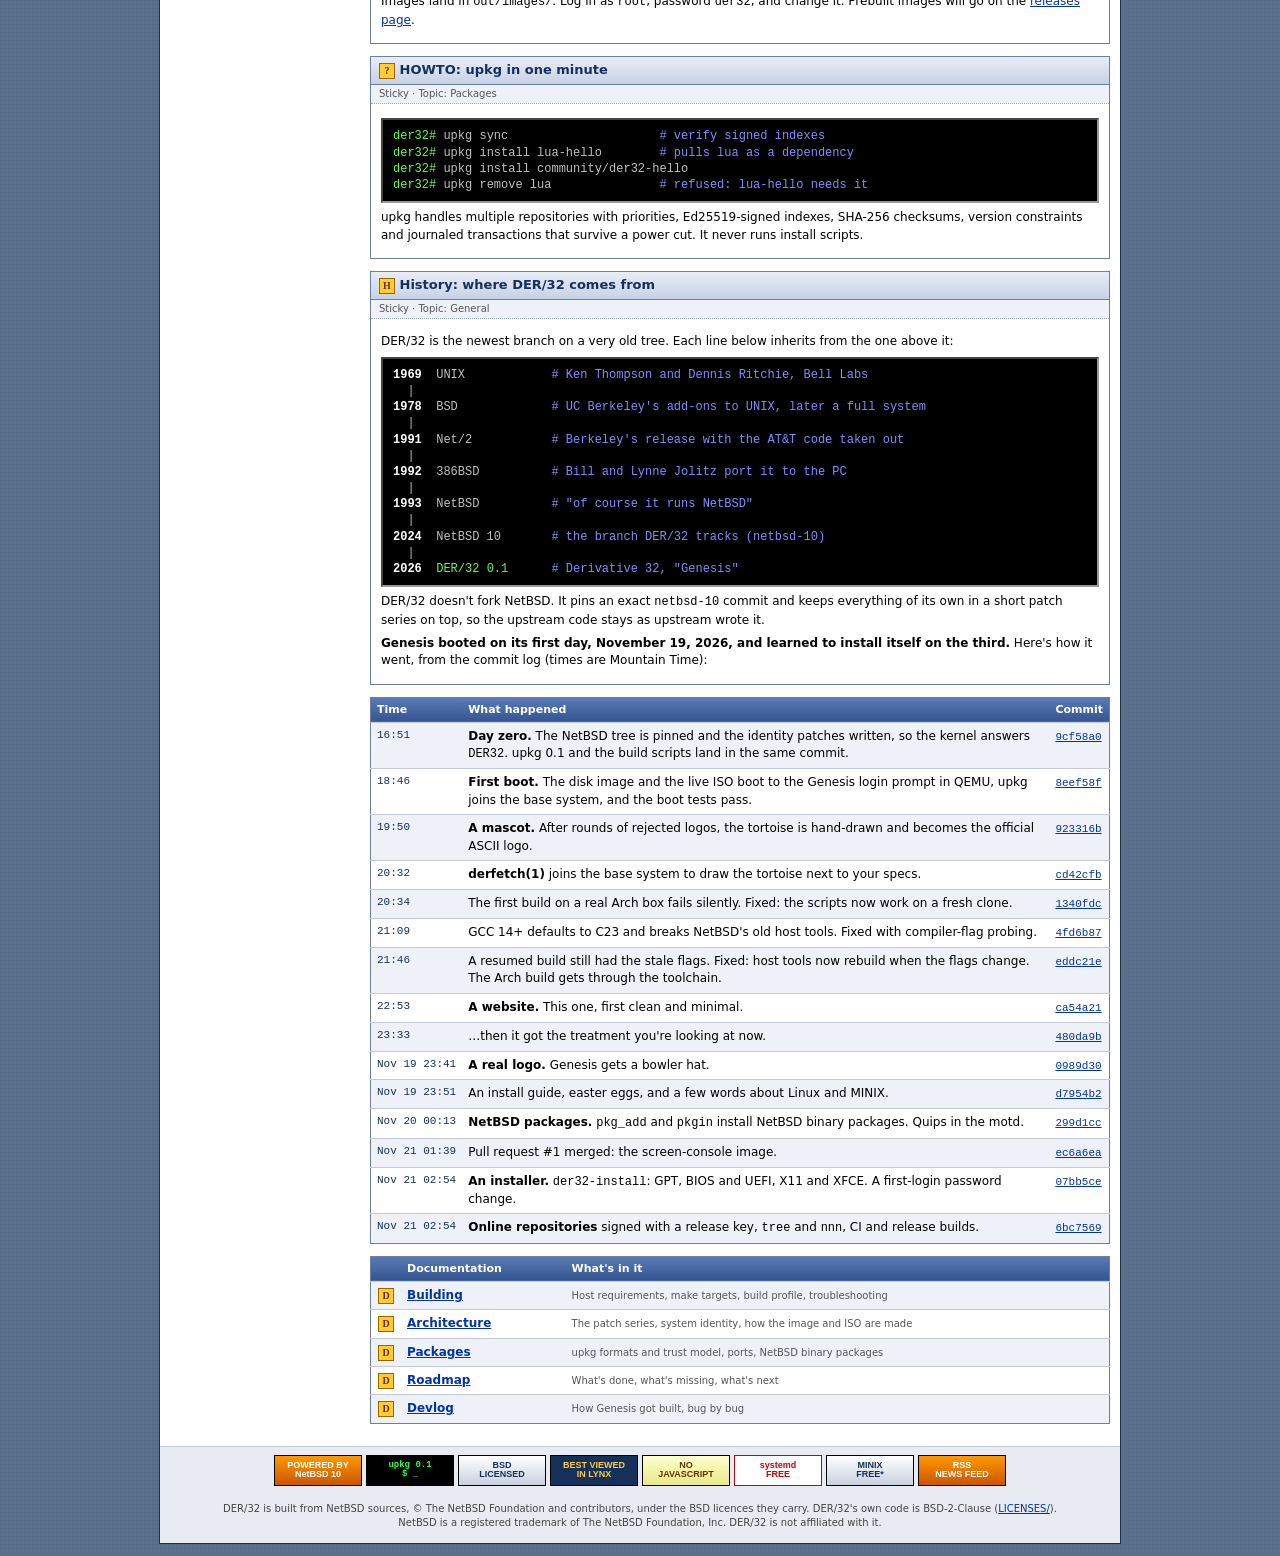
==== commit 3b3aa598: "Docs and site: installer, images, repositories, known SSH bug * README: install section, the four im" ====
--- a/site/index.html
+++ b/site/index.html
@@ -44,7 +44,7 @@
   <a href="https://github.com/luciferindev/der-32/issues">Bugs</a>
   <a href="https://github.com/luciferindev/der-32">Source</a>
 </div>
-<div id="ticker"><b class="blink">NEW!</b> DER/32 0.1 &ldquo;Genesis&rdquo; boots. NetBSD binary packages install with <tt>pkg_add</tt> and <tt>pkgin</tt>. The tortoise is official.</div>
+<div id="ticker"><b class="blink">NEW!</b> A real installer: <tt>der32-install</tt>, BIOS + UEFI, optional XFCE. Online package repos. The tortoise got slimmer.</div>
 
 <div id="cols">
 
@@ -78,15 +78,13 @@
   </ul></div></div>
 
   <div class="box mascot"><h3>:: Mascot</h3><div class="in" style="text-align:center">
-    <pre style="font-size:5.5px;line-height:1.15;text-align:left" aria-label="Genesis, the DER/32 tortoise">                   _.-&#x27;&#x27;&#x27;&#x27;&#x27;&#x27;-._
-               .-&#x27;  \________/  &#x27;-.
-             .&#x27;      |      |      &#x27;.
-   .---.    /--------&#x27;      &#x27;-------\
-  /     \  |      /  &#x27;-.__.-&#x27;  \     |
- |  <span class="eye">--</span>   &#x27;-|_____/______________\____|_.
-  &#x27;-.________________________________ __)
-             |  |               |  |
-             &#x27;--&#x27;               &#x27;--&#x27;</pre>
+    <pre style="font-size:7px;line-height:1.15;text-align:left" aria-label="Genesis, the DER/32 tortoise">           _.-&#x27;&#x27;&#x27;&#x27;-._
+         .&#x27;  \____/  &#x27;.
+  .--.  /----&#x27;    &#x27;----\
+ /    \|     /\__/\     |
+| <span class="eye">--</span>   &#x27;-.__/______\____|_.
+ &#x27;-.______________________)
+        |_|          |_|</pre>
     <small>Terminal edition, as seen in <tt>derfetch</tt>.<br>Meet <b>Genesis</b>, the DER/32 tortoise.<br>Slow. Armored. Gets there.<br>Hand-drawn by the project.</small>
   </div></div>
 </div>
@@ -99,7 +97,7 @@
       <p><b>DER/32</b> (&ldquo;Derivative 32&rdquo;) is a small, bootable UNIX for amd64, derived from NetBSD 10.
       It's BSD all the way down: BSD make, BSD init and rc.d, POSIX <tt>sh</tt>, FFS. On top of that it has its
       own package manager, <b>upkg</b>, written in C.</p>
-      <p>There's no systemd, no GUI installer and no telemetry. You get a serial console, a login prompt and a tortoise.
+      <p>There's no systemd, no GUI installer and no telemetry. You get a console, a login prompt and a tortoise.
       It's a whole operating system from one source tree, not a kernel with a few thousand packages arranged around it.</p>
       <div class="term"><span class="w">DER/32 UNIX Operating System
 Release 0.1 &mdash; Genesis</span>
@@ -112,6 +110,28 @@
   </div>
 
   <a id="news"></a>
+  <div class="post">
+    <div class="t"><span class="ico">N</span> Genesis gets an installer, UEFI, and XFCE</div>
+    <div class="meta">Posted by <b>luciferindev</b> on Saturday, November 21, 2026 &middot; Topic: Releases</div>
+    <div class="b">
+      <p>DER/32 now installs like a real OS. Boot the USB stick or the ISO, run <tt>der32-install</tt>,
+      answer a few questions, and get a GPT disk that boots from BIOS <i>and</i> UEFI, with your
+      users, time zone and swap. Say yes to XFCE and it pulls the desktop in too.</p>
+      <div class="term"><span class="p">der32#</span> der32-install
+...
+  Disk:        wd0 (61057 MiB), GPT: EFI 256 MiB, swap 2048 MiB, root the rest
+...
+Everything on wd0 will be destroyed. Type "erase wd0" to go on: _</div>
+      <ul>
+        <li>The live media pick their console by themselves: on BIOS, serial if a terminal answers, the screen otherwise; on UEFI, the screen.</li>
+        <li>The disk images make you change the default root password on first login.</li>
+        <li><tt>upkg sync</tt> now reaches online repositories, signed with the release key. New in them: <tt>tree</tt> and <tt>nnn</tt>.</li>
+        <li><tt>derfetch</tt> got a slimmer tortoise and never wraps on an 80-column console.</li>
+      </ul>
+    </div>
+    <div class="f"><a href="install.html">Read the install guide...</a></div>
+  </div>
+
   <div class="post">
     <div class="t"><span class="ico">N</span> NetBSD binary packages on DER/32</div>
     <div class="meta">Posted by <b>luciferindev</b> on Thursday, November 19, 2026 &middot; Topic: Packages</div>
@@ -195,7 +215,7 @@
 <span class="w">2026</span>  <span class="p">DER/32 0.1</span>      <span class="c"># Derivative 32, "Genesis"</span></div>
       <p>DER/32 doesn't fork NetBSD. It pins an exact <tt>netbsd-10</tt> commit and keeps everything of its own
       in a short patch series on top, so the upstream code stays as upstream wrote it.</p>
-      <p><b>Genesis was built in a single day, November 19, 2026.</b> Here is how that day went, from the commit log (times are Mountain Time):</p>
+      <p><b>Genesis booted on its first day, November 19, 2026, and learned to install itself on the third.</b> Here's how it went, from the commit log (times are Mountain Time):</p>
     </div>
   </div>
 
@@ -210,6 +230,12 @@
     <tr><td class="when">21:46</td><td>A resumed build still had the stale flags. Fixed: host tools now rebuild when the flags change. The Arch build gets through the toolchain.</td><td class="c"><a href="https://github.com/luciferindev/der-32/commit/eddc21e">eddc21e</a></td></tr>
     <tr><td class="when">22:53</td><td><b>A website.</b> This one, first clean and minimal.</td><td class="c"><a href="https://github.com/luciferindev/der-32/commit/ca54a21">ca54a21</a></td></tr>
     <tr><td class="when">23:33</td><td>&hellip;then it got the treatment you're looking at now.</td><td class="c"><a href="https://github.com/luciferindev/der-32/commit/480da9b">480da9b</a></td></tr>
+    <tr><td class="when">Nov 19 23:41</td><td><b>A real logo.</b> Genesis gets a bowler hat.</td><td class="c"><a href="https://github.com/luciferindev/der-32/commit/0989d30">0989d30</a></td></tr>
+    <tr><td class="when">Nov 19 23:51</td><td>An install guide, easter eggs, and a few words about Linux and MINIX.</td><td class="c"><a href="https://github.com/luciferindev/der-32/commit/d7954b2">d7954b2</a></td></tr>
+    <tr><td class="when">Nov 20 00:13</td><td><b>NetBSD packages.</b> <tt>pkg_add</tt> and <tt>pkgin</tt> install NetBSD binary packages. Quips in the motd.</td><td class="c"><a href="https://github.com/luciferindev/der-32/commit/299d1cc">299d1cc</a></td></tr>
+    <tr><td class="when">Nov 21 01:39</td><td>Pull request #1 merged: the screen-console image.</td><td class="c"><a href="https://github.com/luciferindev/der-32/commit/ec6a6ea">ec6a6ea</a></td></tr>
+    <tr><td class="when">Nov 21 02:54</td><td><b>An installer.</b> <tt>der32-install</tt>: GPT, BIOS and UEFI, X11 and XFCE. A first-login password change.</td><td class="c"><a href="https://github.com/luciferindev/der-32/commit/07bb5ce">07bb5ce</a></td></tr>
+    <tr><td class="when">Nov 21 02:54</td><td><b>Online repositories</b> signed with a release key, <tt>tree</tt> and <tt>nnn</tt>, CI and release builds.</td><td class="c"><a href="https://github.com/luciferindev/der-32/commit/6bc7569">6bc7569</a></td></tr>
   </table>
 
   <a id="boards"></a>
